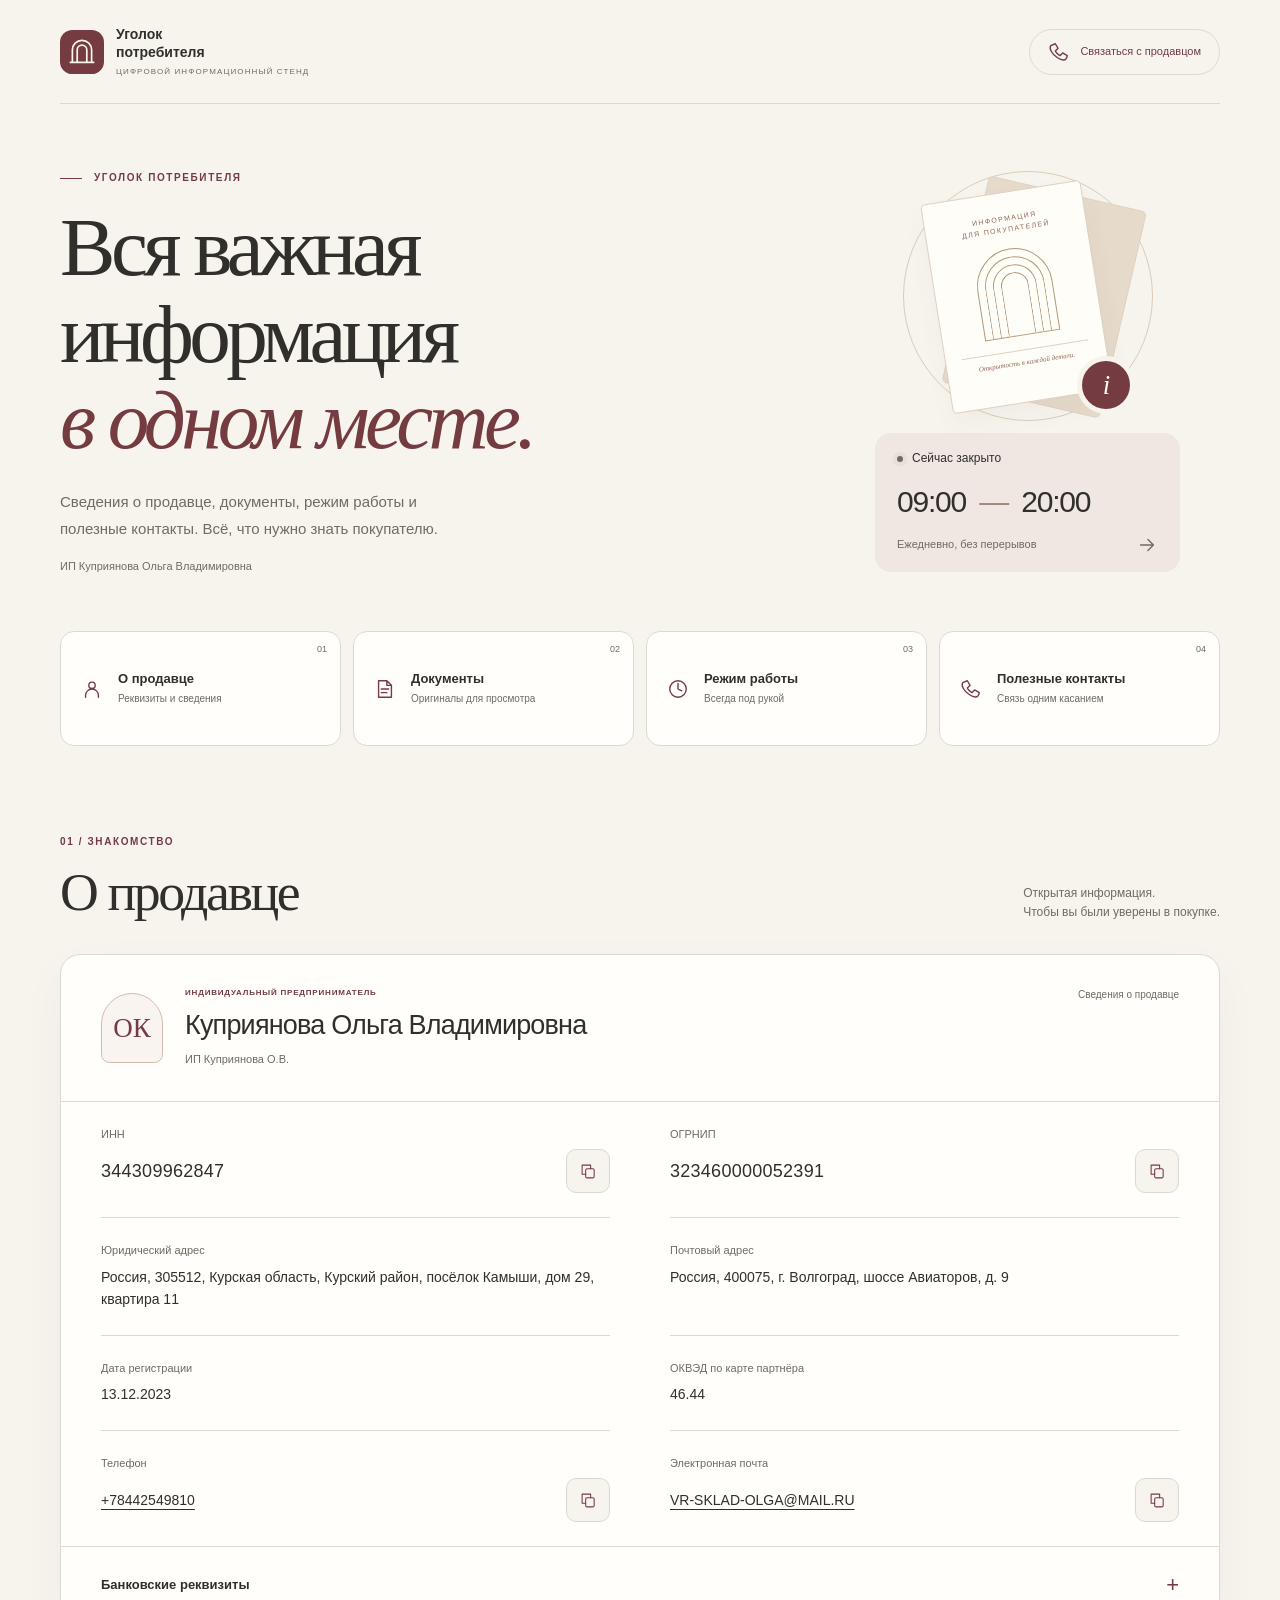
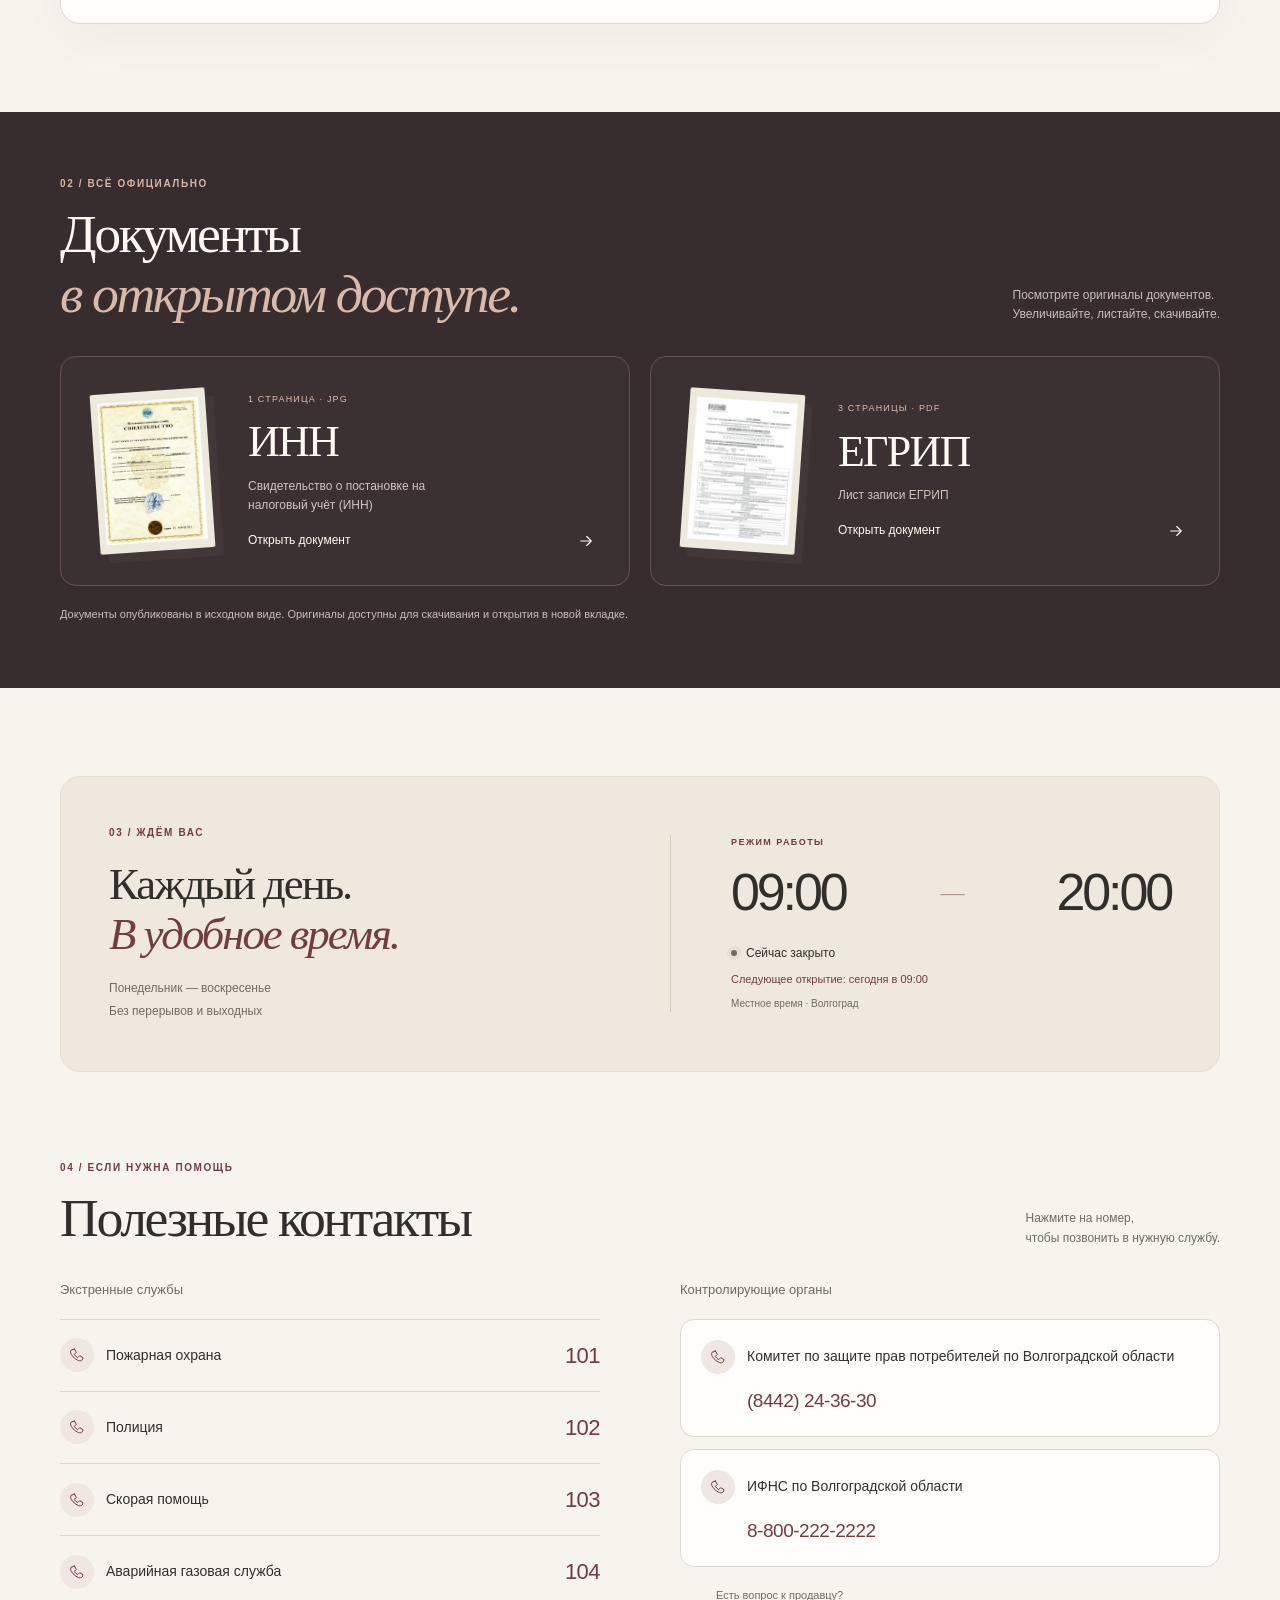
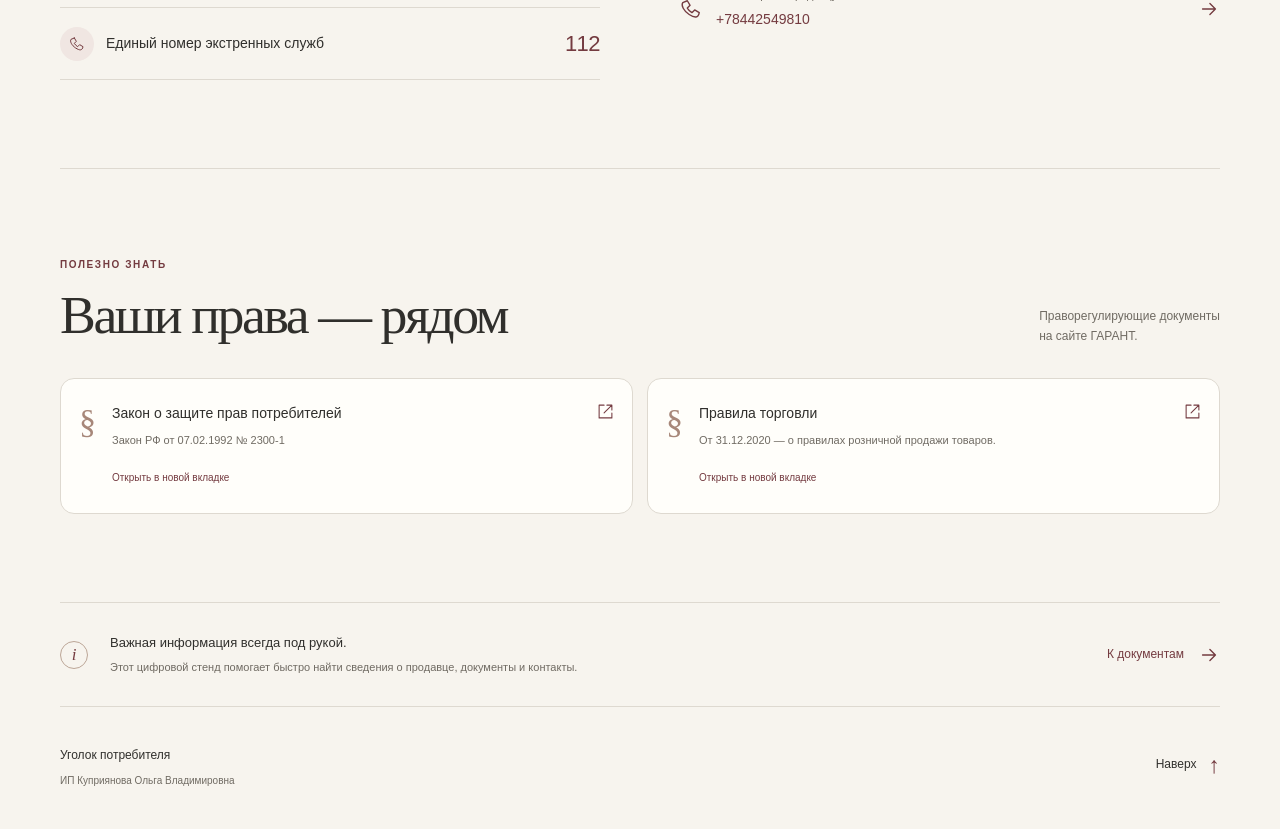
==== index.html @ 1db90de7 "Move alternative design to repository root" ====
<!doctype html>
<html lang="ru">
<head>
  <meta charset="utf-8">
  <meta name="viewport" content="width=device-width, initial-scale=1, viewport-fit=cover">
  <meta name="theme-color" content="#f7f4ee">
  <title>Уголок потребителя — ИП Куприянова Ольга Владимировна</title>
  <meta name="description" content="Официальный уголок потребителя: сведения об ИП Куприяновой Ольге Владимировне, документы ИНН и ЕГРИП, режим работы и полезные телефоны.">
  <meta property="og:title" content="Уголок потребителя — вся важная информация в одном месте">
  <meta property="og:description" content="Сведения о продавце, оригиналы документов, режим работы и необходимые контакты. ИП Куприянова Ольга Владимировна.">
  <meta property="og:type" content="website">
  <meta property="og:locale" content="ru_RU">
  <link rel="icon" href="assets/favicon.svg" type="image/svg+xml">
  <link rel="stylesheet" href="styles.css">
  <script src="config.js" defer></script>
  <script src="script.js" defer></script>
</head>
<body>
  <svg class="svg-library" xmlns="http://www.w3.org/2000/svg" aria-hidden="true"><defs>
    <symbol id="i-arrow" viewBox="0 0 24 24"><path d="M5 12h14m-6-6 6 6-6 6"/></symbol>
    <symbol id="i-person" viewBox="0 0 24 24"><circle cx="12" cy="8" r="3.5"/><path d="M5 21v-2a7 7 0 0 1 14 0v2"/></symbol>
    <symbol id="i-doc" viewBox="0 0 24 24"><path d="M14 3H5v18h14V8l-5-5v5h5M8 12h8M8 16h6"/></symbol>
    <symbol id="i-clock" viewBox="0 0 24 24"><circle cx="12" cy="12" r="9"/><path d="M12 6v6l4 2"/></symbol>
    <symbol id="i-phone" viewBox="0 0 24 24"><path d="m8 3 3 5-3 3a14 14 0 0 0 5 5l3-3 5 3c-1 6-5 6-11 2S1 8 3 5l5-2Z"/></symbol>
    <symbol id="i-copy" viewBox="0 0 24 24"><rect x="8" y="8" width="12" height="13" rx="2"/><path d="M15 8V3H3v13h5"/></symbol>
    <symbol id="i-close" viewBox="0 0 24 24"><path d="m6 6 12 12M6 18 18 6"/></symbol>
    <symbol id="i-expand" viewBox="0 0 24 24"><path d="M9 3H3v6m12-6h6v6M3 15v6h6m12-6v6h-6"/></symbol>
    <symbol id="i-down" viewBox="0 0 24 24"><path d="M12 3v12m-5-5 5 5 5-5M4 17v4h16v-4"/></symbol>
    <symbol id="i-external" viewBox="0 0 24 24"><path d="M14 3h7v7m0-7L10 14M10 3H3v18h18v-7"/></symbol>
  </defs></svg>
  <a class="skip-link" href="#main">Перейти к содержанию</a>
  <header class="masthead wrap" id="top">
    <a class="identity" href="#top" aria-label="Уголок потребителя — наверх"><img src="assets/favicon.svg" width="44" height="44" alt=""><span>Уголок<br>потребителя<span class="identity-caption">ЦИФРОВОЙ ИНФОРМАЦИОННЫЙ СТЕНД</span></span></a>
    <a class="header-contact" href="tel:+78442549810"><svg class="icon"><use href="#i-phone"/></svg><span>Связаться с продавцом</span></a>
  </header>
  <main id="main">
    <section class="hero wrap" aria-labelledby="hero-title">
      <div class="hero-copy"><p class="eyebrow"><span class="small-line"></span> Уголок потребителя</p><h1 id="hero-title">Вся важная<br>информация<br><em>в одном месте.</em></h1><p class="hero-description">Сведения о продавце, документы, режим работы и полезные контакты. Всё, что нужно знать покупателю.</p><p class="hero-seller">ИП Куприянова Ольга Владимировна</p></div>
      <div class="hero-aside">
        <div class="paper-art" aria-hidden="true"><div class="art-orbit"></div><div class="art-sheet back"></div><div class="art-sheet front"><span class="art-label">ИНФОРМАЦИЯ<br>ДЛЯ ПОКУПАТЕЛЕЙ</span><div class="arch"><i></i><i></i><i></i></div><span class="art-rule"></span><span class="art-foot">Открытость в каждой детали.</span></div><span class="art-seal">i</span></div>
        <a class="today-card" href="#schedule"><span class="status-line"><span class="status-dot"></span><span data-status>Режим работы</span></span><strong>09:00 <span>—</span> 20:00</strong><span class="today-bottom">Ежедневно, без перерывов<svg class="icon"><use href="#i-arrow"/></svg></span></a>
      </div>
    </section>
    <nav class="quick-nav wrap" aria-label="Быстрая навигация">
      <a href="#seller"><svg class="icon"><use href="#i-person"/></svg><span><b>О продавце</b><small>Реквизиты и сведения</small></span><span class="nav-number">01</span></a>
      <a href="#documents"><svg class="icon"><use href="#i-doc"/></svg><span><b>Документы</b><small>Оригиналы для просмотра</small></span><span class="nav-number">02</span></a>
      <a href="#schedule"><svg class="icon"><use href="#i-clock"/></svg><span><b>Режим работы</b><small>Всегда под рукой</small></span><span class="nav-number">03</span></a>
      <a href="#phones"><svg class="icon"><use href="#i-phone"/></svg><span><b>Полезные контакты</b><small>Связь одним касанием</small></span><span class="nav-number">04</span></a>
    </nav>
    <section class="section wrap" id="seller" aria-labelledby="seller-title">
      <div class="section-heading"><div><p class="eyebrow">01 / Знакомство</p><h2 id="seller-title">О продавце</h2></div><p>Открытая информация.<br>Чтобы вы были уверены в покупке.</p></div>
      <div class="seller-card"><div class="seller-intro"><span class="monogram" aria-hidden="true">ОК</span><div><p class="eyebrow">Индивидуальный предприниматель</p><h3>Куприянова<br> Ольга Владимировна</h3><p class="muted">ИП Куприянова О.В.</p></div><span class="seller-caption">Сведения о продавце</span></div><div id="seller-content" class="seller-details"></div><details class="bank-details"><summary>Банковские реквизиты <span aria-hidden="true">+</span></summary><div id="bank-content" class="bank-grid"></div></details></div>
    </section>
    <section class="documents-section" id="documents" aria-labelledby="documents-title"><div class="wrap">
      <div class="section-heading"><div><p class="eyebrow">02 / Всё официально</p><h2 id="documents-title">Документы<br><em>в открытом доступе.</em></h2></div><p>Посмотрите оригиналы документов.<br>Увеличивайте, листайте, скачивайте.</p></div>
      <div id="document-list" class="document-grid"></div><p class="documents-note">Документы опубликованы в исходном виде. Оригиналы доступны для скачивания и открытия в новой вкладке.</p>
    </div></section>
    <section class="section wrap" id="schedule" aria-labelledby="schedule-title"><div class="schedule-panel"><div><p class="eyebrow">03 / Ждём вас</p><h2 id="schedule-title">Каждый день.<br><em>В удобное время.</em></h2><p class="schedule-days">Понедельник — воскресенье<br>Без перерывов и выходных</p></div><div class="schedule-clock"><p class="eyebrow">Режим работы</p><div class="hours"><time>09:00</time><span>—</span><time>20:00</time></div><div class="schedule-status" role="status"><span class="status-line"><span class="status-dot"></span><strong data-status>Режим работы</strong></span><span id="next-opening"></span></div><p class="timezone">Местное время · Волгоград</p></div></div></section>
    <section class="section contacts-section wrap" id="phones" aria-labelledby="phones-title"><div class="section-heading"><div><p class="eyebrow">04 / Если нужна помощь</p><h2 id="phones-title">Полезные контакты</h2></div><p>Нажмите на номер,<br>чтобы позвонить в нужную службу.</p></div><div class="contacts-layout"><div><h3 class="list-title">Экстренные службы</h3><div id="emergency-list" class="phone-list"></div></div><div><h3 class="list-title">Контролирующие органы</h3><div id="authority-list" class="authority-list"></div><a class="seller-call" href="tel:+78442549810"><svg class="icon"><use href="#i-phone"/></svg><span>Есть вопрос к продавцу?<b>+78442549810</b></span><svg class="icon"><use href="#i-arrow"/></svg></a></div></div></section>
    <section class="section legal-section wrap" id="legal" aria-labelledby="legal-title"><div class="section-heading"><div><p class="eyebrow">Полезно знать</p><h2 id="legal-title">Ваши права — рядом</h2></div><p>Праворегулирующие документы<br>на сайте ГАРАНТ.</p></div><div class="legal-grid"><a href="https://ivo.garant.ru/#/document/10106035/paragraph/115592:0" target="_blank" rel="noopener"><span class="legal-symbol" aria-hidden="true">§</span><div><h3>Закон о защите прав потребителей</h3><p>Закон РФ от 07.02.1992 № 2300-1</p><small>Открыть в новой вкладке</small></div><svg class="icon"><use href="#i-external"/></svg></a><a href="https://ivo.garant.ru/#/document/400170336/paragraph/1:0" target="_blank" rel="noopener"><span class="legal-symbol" aria-hidden="true">§</span><div><h3>Правила торговли</h3><p>От 31.12.2020 — о правилах розничной продажи товаров.</p><small>Открыть в новой вкладке</small></div><svg class="icon"><use href="#i-external"/></svg></a></div></section>
    <aside class="closing-note wrap"><span class="note-mark" aria-hidden="true">i</span><p>Важная информация всегда под рукой.<span>Этот цифровой стенд помогает быстро найти сведения о продавце, документы и контакты.</span></p><a href="#documents">К документам <svg class="icon"><use href="#i-arrow"/></svg></a></aside>
    <noscript><p class="wrap">Для показа всех реквизитов и просмотра документов включите JavaScript. Продавец: ИП Куприянова Ольга Владимировна. ИНН 344309962847, ОГРНИП 323460000052391. <a href="assets/documents/ЕГРИП.pdf">ЕГРИП</a> · <a href="assets/documents/ИНН Куприянова.jpg">ИНН</a>.</p></noscript>
  </main>
  <footer class="footer wrap"><div><strong>Уголок потребителя</strong><p>ИП Куприянова Ольга Владимировна</p></div><a href="#top">Наверх <span aria-hidden="true">↑</span></a></footer>
  <nav class="mobile-nav" aria-label="Навигация на телефоне"><a href="#seller"><svg class="icon"><use href="#i-person"/></svg>Продавец</a><a href="#documents"><svg class="icon"><use href="#i-doc"/></svg>Документы</a><a href="#schedule"><svg class="icon"><use href="#i-clock"/></svg>Часы</a><a href="#phones"><svg class="icon"><use href="#i-phone"/></svg>Контакты</a></nav>
  <dialog id="document-modal" class="viewer" aria-labelledby="modal-title"><div class="viewer-header"><div><p class="eyebrow">Просмотр документа</p><h2 id="modal-title">Документ</h2></div><div class="viewer-actions"><a id="modal-download" class="icon-button" href="#" download aria-label="Скачать оригинал" title="Скачать оригинал"><svg class="icon"><use href="#i-down"/></svg></a><a id="modal-new" class="icon-button" href="#" target="_blank" rel="noopener" aria-label="Открыть оригинал в новой вкладке" title="Открыть оригинал"><svg class="icon"><use href="#i-external"/></svg></a><button id="modal-fullscreen" class="icon-button" type="button" aria-label="Полный экран" title="Полный экран"><svg class="icon"><use href="#i-expand"/></svg></button><button id="modal-close" class="icon-button close-button" type="button" aria-label="Закрыть документ"><svg class="icon"><use href="#i-close"/></svg></button></div></div><div id="modal-view" class="viewer-stage" tabindex="0" aria-label="Страница документа. Для перелистывания используйте стрелки, для масштаба плюс и минус."><div id="page-frame" class="page-frame"><img id="document-page" alt=""></div><p id="viewer-error" hidden>Не удалось загрузить страницу. <a id="error-original" href="#" target="_blank" rel="noopener">Открыть оригинал</a></p></div><div class="viewer-controls"><div class="page-controls"><button id="page-prev" class="icon-button" type="button" aria-label="Предыдущая страница">←</button><span id="page-count" aria-live="polite">1 / 1</span><button id="page-next" class="icon-button" type="button" aria-label="Следующая страница">→</button></div><div class="zoom-controls"><button id="zoom-out" class="icon-button" type="button" aria-label="Уменьшить">−</button><button id="zoom-reset" type="button" class="zoom-reset" aria-label="Масштаб по размеру экрана">100%</button><button id="zoom-in" class="icon-button" type="button" aria-label="Увеличить">+</button></div></div><p class="viewer-hint">Свайп — следующая страница · Два пальца — масштаб</p></dialog>
  <div id="toast" class="toast" role="status" aria-live="polite" aria-atomic="true"></div>
</body>
</html>
---- styles.css ----
/* 01. Tokens & foundations — warm paper, ink and burgundy. */
:root {
  --background: #f7f4ee;
  --surface: #fffefa;
  --text: #302f2c;
  --text-muted: #706b63;
  --accent: #743b40;
  --accent-soft: #f0e6e2;
  --border: #ded9d0;
  --dark: #303832;
  --radius: 20px;
  --shadow: 0 16px 48px #3e302309;
  --space-1: 8px;
  --space-2: 16px;
  --space-3: 24px;
  --space-4: 32px;
  --space-5: 48px;
  --space-6: 80px;
  --font-body: "Segoe UI", Arial, sans-serif;
  --font-display: Georgia, "Times New Roman", serif;
  color-scheme: light;
}
* { box-sizing: border-box; }
html { scroll-behavior: smooth; scroll-padding-top: 24px; }
body { margin: 0; color: var(--text); background: var(--background); font: 16px/1.6 var(--font-body); -webkit-tap-highlight-color: transparent; }
button, a, summary { touch-action: manipulation; }
button { font: inherit; cursor: pointer; }
button, a { -webkit-tap-highlight-color: transparent; }
a { color: inherit; text-underline-offset: 4px; }
button { color: inherit; }
button:disabled { cursor: default; opacity: .35; }
button:active:not(:disabled), .quick-nav a:active, .document-card:active { transform: translateY(1px); }
:focus-visible { outline: 3px solid var(--accent); outline-offset: 5px; }
::selection { background: #e3ccc4; color: #302f2c; }
h1, h2, h3, p { margin-top: 0; }
h1, h2 { font-family: var(--font-display); font-weight: 400; }
h2 { margin-bottom: 0; font-size: clamp(2.15rem, 4.2vw, 3.5rem); line-height: 1.12; letter-spacing: -.045em; }
h2 em, h1 em { color: var(--accent); font-weight: 400; }
img { display: block; max-width: 100%; }
[hidden] { display: none !important; }
.svg-library { position: absolute; width: 0; height: 0; overflow: hidden; }
.icon { width: 22px; height: 22px; flex-shrink: 0; fill: none; stroke: currentColor; stroke-width: 1.5; stroke-linecap: round; stroke-linejoin: round; }
.wrap { width: min(1160px, calc(100% - 40px)); margin-inline: auto; }
.muted { color: var(--text-muted); }
.eyebrow { margin-bottom: 18px; font-size: 10px; font-weight: 600; line-height: 1.6; text-transform: uppercase; letter-spacing: .16em; color: var(--accent); }
.skip-link { position: fixed; left: 16px; top: 16px; z-index: 2000; padding: 12px; background: var(--surface); transform: translateY(-200%); }
.skip-link:focus { transform: none; }
/* 02. Identity & editorial opening. */
.masthead { display: flex; align-items: center; justify-content: space-between; gap: 20px; padding-block: 22px; border-bottom: 1px solid var(--border); }
.identity { display: flex; gap: 12px; align-items: center; font-size: 14px; font-weight: 600; line-height: 1.25; text-decoration: none; }
.identity img { flex: none; }
.identity-caption { display: none; font-size: 8px; letter-spacing: .14em; margin-top: 6px; font-weight: 400; color: var(--text-muted); }
.header-contact { display: flex; align-items: center; justify-content: center; min-width: 46px; min-height: 46px; border: 1px solid var(--border); border-radius: 50%; color: var(--accent); text-decoration: none; }
.header-contact span { display: none; }
.hero { padding-block: 42px 28px; }
.hero .eyebrow { display: flex; gap: 12px; align-items: center; }
.small-line { width: 22px; height: 1px; background: currentColor; }
h1 { margin: 0; font-size: clamp(2.5rem, 10.4vw, 4.2rem); line-height: 1.04; letter-spacing: -.055em; }
.hero-description { max-width: 420px; margin: 24px 0 16px; font-size: 14px; line-height: 1.8; color: var(--text-muted); }
.hero-seller { font-size: 11px; color: var(--text-muted); margin-bottom: 24px; }
.paper-art { display: none; }
.today-card { display: block; padding: 20px 22px; background: var(--accent-soft); border-radius: 16px; text-decoration: none; }
.status-line { display: flex; align-items: center; gap: 9px; font-size: 12px; }
.status-dot { width: 6px; height: 6px; border-radius: 50%; background: var(--accent); box-shadow: 0 0 0 4px #743b4010; flex: none; }
body[data-open="false"] .status-dot { background: var(--text-muted); box-shadow: 0 0 0 4px #706b6310; }
.today-card strong { display: block; margin: 10px 0 8px; font-size: 29px; font-weight: 500; letter-spacing: -.04em; font-variant-numeric: tabular-nums; }
.today-card strong span { color: #a98680; padding-inline: 6px; }
.today-bottom { display: flex; align-items: center; justify-content: space-between; gap: 10px; font-size: 11px; color: var(--text-muted); }
/* 03. Four quick links, designed for thumbs first. */
.quick-nav { display: grid; grid-template-columns: repeat(2, minmax(0, 1fr)); gap: 10px; }
.quick-nav a { display: flex; flex-wrap: wrap; align-content: space-between; align-items: center; gap: 16px; position: relative; min-height: 125px; padding: 18px 15px; background: var(--surface); border: 1px solid var(--border); border-radius: 14px; text-decoration: none; transition: border-color .2s, transform .2s, box-shadow .2s; }
.quick-nav .icon { color: var(--accent); }
.quick-nav a>span:not(.nav-number) { flex-basis: 100%; }
.quick-nav b { font-size: 13px; font-weight: 600; line-height: 1.4; display: block; }
.quick-nav small { display: none; color: var(--text-muted); font-size: 11px; margin-top: 3px; }
.nav-number { position: absolute; right: 16px; top: 18px; color: var(--text-muted); font-size: 10px; }
/* 04. Seller information, grouped into one calm surface. */
.section { padding-block: 56px; }
.section-heading { display: flex; flex-direction: column; gap: 16px; margin-bottom: 26px; }
.section-heading .eyebrow { margin-bottom: 12px; }
.section-heading>p { margin: 0; font-size: 13px; color: var(--text-muted); }
.seller-card { border: 1px solid var(--border); background: var(--surface); border-radius: var(--radius); overflow: hidden; box-shadow: var(--shadow); }
.seller-intro { display: flex; gap: 16px; padding: 25px 20px; border-bottom: 1px solid var(--border); align-items: flex-start; }
.monogram { flex: none; display: grid; place-items: center; width: 44px; height: 50px; border: 1px solid #d3bbb2; border-radius: 24px 24px 8px 8px; color: var(--accent); font: 20px var(--font-display); background: #f9f4ef; }
.seller-intro .eyebrow { font-size: 8px; margin: 0 0 8px; letter-spacing: .1em; }
.seller-intro h3 { font-size: 20px; line-height: 1.3; font-weight: 500; letter-spacing: -.03em; margin-bottom: 8px; }
.seller-intro p:last-child { font-size: 11px; margin-bottom: 0; }
.seller-caption { display: none; }
.seller-details, .bank-grid { display: grid; grid-template-columns: minmax(0, 1fr); padding: 0 20px; }
.detail { min-width: 0; padding-block: 20px; border-bottom: 1px solid var(--border); }
.detail:last-child { border-bottom: 0; }
.detail-label { display: block; font-size: 11px; color: var(--text-muted); margin-bottom: 6px; }
.detail-value { display: flex; gap: 12px; align-items: center; justify-content: space-between; }
.detail-value strong { font-weight: 500; font-size: 14px; overflow-wrap: anywhere; min-width: 0; }
.detail-value a { text-decoration-thickness: 1px; }
.detail-value .numeric { font-size: 18px; font-variant-numeric: tabular-nums; letter-spacing: .015em; }
.copy-button { display: grid; place-items: center; width: 44px; height: 44px; flex: none; color: var(--accent); background: var(--background); border: 1px solid var(--border); border-radius: 10px; transition: background .2s; }
.copy-button .icon { width: 17px; height: 17px; }
.bank-details { border-top: 1px solid var(--border); }
.bank-details summary { padding: 20px; list-style: none; display: flex; gap: 20px; align-items: center; justify-content: space-between; font-size: 13px; font-weight: 600; cursor: pointer; }
.bank-details summary::-webkit-details-marker { display: none; }
.bank-details summary span { font-size: 22px; color: var(--accent); font-weight: 400; }
.bank-details[open] summary span { transform: rotate(45deg); }
.bank-details[open] summary { background: var(--background); }
/* 05. Document library: an intentional contrast in the composition. */
.documents-section { padding-block: 48px; background: #382d2e; color: #fffaf3; }
.documents-section .eyebrow { color: #d7b4a4; }
.documents-section h2 em { color: #d9b9a8; }
.documents-section .section-heading>p { color: #c8bebb; }
.document-grid { display: grid; gap: 16px; }
.document-card { display: grid; grid-template-columns: 90px minmax(0, 1fr); align-items: center; gap: 22px; width: 100%; text-align: left; padding: 24px 20px; border: 1px solid #665254; background: #ffffff05; border-radius: 16px; color: inherit; transition: background .2s, border-color .2s, transform .2s; }
.document-thumbnail { width: 90px; height: 126px; padding: 7px; background: #eee9dd; border-radius: 2px; transform: rotate(-4deg); box-shadow: 8px 9px 0 #ffffff08; }
.document-thumbnail img { width: 100%; height: 100%; object-fit: contain; }
.document-card:nth-child(2) .document-thumbnail { transform: rotate(4deg); }
.document-meta { display: block; margin-bottom: 12px; text-transform: uppercase; letter-spacing: .13em; font-size: 9px; color: #d9bbb0; }
.document-title { display: block; font: 32px/1.1 var(--font-display); letter-spacing: -.04em; }
.document-description { display: block; font-size: 11px; line-height: 1.6; margin: 10px 0 16px; color: #cfc4c0; }
.document-open { display: flex; align-items: center; justify-content: space-between; font-size: 11px; font-weight: 500; gap: 10px; }
.document-open .icon { width: 18px; height: 18px; }
.documents-note { font-size: 11px; color: #c8bebb; margin: 20px 0 0; max-width: 620px; }
/* 06. Opening hours. */
.schedule-panel { display: grid; gap: 32px; padding: 28px 22px; background: #eee8df; border: 1px solid #e5ddd2; border-radius: var(--radius); }
.schedule-panel h2 { font-size: clamp(2rem, 3.5vw, 2.9rem); }
.schedule-days { color: var(--text-muted); font-size: 12px; line-height: 1.9; margin: 18px 0 0; }
.schedule-clock { border-top: 1px solid #d5ccbf; padding-top: 24px; min-width: 0; }
.schedule-clock .eyebrow { font-size: 9px; margin-bottom: 12px; }
.hours { display: flex; align-items: center; justify-content: space-between; gap: 8px; font-size: clamp(1.95rem, 9vw, 3.75rem); letter-spacing: -.06em; font-weight: 400; line-height: 1.2; font-variant-numeric: tabular-nums; }
.hours>span { font: 24px var(--font-display); color: #af968c; }
.schedule-status { margin-top: 20px; font-size: 11px; }
.schedule-status strong { font-weight: 500; }
#next-opening { display: block; margin-top: 8px; color: var(--accent); }
.timezone { font-size: 10px; color: var(--text-muted); margin: 8px 0 0; }
/* 07. Telephone directory & customer rights. */
.contacts-section { padding-top: 0; }
.contacts-layout { display: grid; gap: 32px; }
.list-title { font-size: 13px; font-weight: 500; margin-bottom: 18px; color: var(--text-muted); }
.phone-list { border-top: 1px solid var(--border); }
.phone-link { display: flex; gap: 12px; align-items: center; justify-content: space-between; text-decoration: none; border-bottom: 1px solid var(--border); padding: 18px 0; min-height: 70px; }
.phone-link .phone-icon { display: grid; place-items: center; width: 34px; height: 34px; flex: none; color: var(--accent); background: var(--accent-soft); border-radius: 50%; }
.phone-icon .icon { width: 16px; height: 16px; }
.phone-name { flex: 1; font-size: 12px; line-height: 1.5; }
.phone-number { font-size: 22px; font-weight: 500; color: var(--accent); white-space: nowrap; letter-spacing: -.025em; }
.authority-list { display: grid; gap: 12px; }
.authority-list .phone-link { display: grid; grid-template-columns: 34px minmax(0, 1fr); padding: 20px; border: 1px solid var(--border); border-radius: 14px; background: var(--surface); }
.authority-list .phone-number { grid-column: 2; font-size: 19px; }
.seller-call { display: flex; gap: 14px; padding: 20px 0 0; text-decoration: none; align-items: center; color: var(--accent); }
.seller-call span { flex: 1; font-size: 11px; color: var(--text-muted); }
.seller-call b { display: block; margin-top: 3px; font-size: 14px; font-weight: 500; color: var(--accent); }
.legal-section { border-top: 1px solid var(--border); }
.legal-grid { display: grid; gap: 14px; }
.legal-grid>a { display: flex; gap: 16px; border: 1px solid var(--border); border-radius: 14px; padding: 24px 18px; text-decoration: none; background: var(--surface); }
.legal-grid>a>div { flex: 1; }
.legal-symbol { font: 34px var(--font-display); color: #a78779; }
.legal-grid h3 { font-size: 14px; line-height: 1.5; font-weight: 500; margin-bottom: 8px; }
.legal-grid p { font-size: 11px; color: var(--text-muted); margin-bottom: 14px; }
.legal-grid small { font-size: 10px; color: var(--accent); }
.legal-grid .icon { width: 17px; height: 17px; color: var(--accent); }
.closing-note { display: flex; flex-wrap: wrap; align-items: flex-start; gap: 16px; padding: 24px 0; border-block: 1px solid var(--border); }
.note-mark { display: grid; place-items: center; width: 28px; height: 28px; flex: none; border: 1px solid #bca697; border-radius: 50%; font: italic 17px var(--font-display); color: var(--accent); }
.closing-note p { flex: 1; font-size: 13px; margin: 0; }
.closing-note p span { display: block; color: var(--text-muted); font-size: 11px; margin-top: 5px; }
.closing-note>a { display: flex; align-items: center; gap: 14px; color: var(--accent); font-size: 12px; text-decoration: none; padding: 8px 0 8px 44px; }
.footer { display: flex; gap: 24px; justify-content: space-between; align-items: flex-start; padding-block: 28px 110px; }
.footer strong { font-size: 12px; font-weight: 500; }
.footer p { font-size: 10px; color: var(--text-muted); margin: 6px 0 0; }
.footer>a { display: flex; flex: none; gap: 12px; align-items: center; text-decoration: none; font-size: 12px; min-height: 44px; }
.footer>a span { font-size: 23px; color: var(--accent); }
.mobile-nav { position: fixed; z-index: 10; bottom: 0; left: 0; right: 0; display: grid; grid-template-columns: repeat(4, minmax(0, 1fr)); padding: 10px max(8px, env(safe-area-inset-right)) calc(8px + env(safe-area-inset-bottom)) max(8px, env(safe-area-inset-left)); border-top: 1px solid var(--border); background: #fffefaed; backdrop-filter: blur(16px); }
.mobile-nav a { display: flex; gap: 5px; align-items: center; justify-content: center; flex-direction: column; text-decoration: none; font-size: 9px; min-height: 44px; color: var(--text-muted); border-radius: 8px; }
.mobile-nav .icon { width: 19px; height: 19px; }
.mobile-nav a[aria-current="location"] { color: var(--accent); background: var(--accent-soft); }
/* 08. Independent document viewer, safe areas & touch gestures. */
.viewer { position: fixed; inset: 0; margin: 0; padding: 0; width: 100%; max-width: none; height: 100%; height: 100dvh; max-height: none; border: 0; background: #252324; color: #f8f2ec; }
.viewer[open] { display: flex; flex-direction: column; animation: viewer-in .2s ease-out; }
.viewer::backdrop { background: #252324; }
.viewer :focus-visible { outline-color: #e6b6a4; outline-offset: -3px; }
.viewer-header { display: flex; flex-wrap: wrap; gap: 12px; align-items: center; justify-content: space-between; padding: max(12px, env(safe-area-inset-top)) 16px 12px; background: #302a2b; }
.viewer-header>div:first-child { flex: 1; min-width: 80px; }
.viewer-header .eyebrow { font-size: 8px; margin: 0 0 3px; color: #c9aaa2; }
.viewer-header h2 { font: 500 16px/1.3 var(--font-body); letter-spacing: 0; }
.viewer-actions { display: flex; gap: 3px; }
.icon-button { display: inline-grid; place-items: center; width: 44px; height: 44px; padding: 0; border: 1px solid transparent; border-radius: 9px; background: transparent; color: inherit; text-decoration: none; font-size: 22px; }
.icon-button:active { background: #ffffff16; }
.close-button { background: #ffffff0d; }
.viewer-stage { flex: 1; position: relative; min-height: 0; overflow: auto; overscroll-behavior: contain; padding: 16px; touch-action: none; }
.page-frame { margin: 0 auto; position: relative; }
.page-frame img { width: 100%; max-width: none; height: 100%; object-fit: contain; box-shadow: 0 8px 30px #0005; background: white; user-select: none; -webkit-user-select: none; pointer-events: none; }
.viewer-stage.is-loading .page-frame { opacity: .35; }
#viewer-error { text-align: center; padding: 24px; font-size: 14px; }
.viewer-controls { display: flex; justify-content: space-between; align-items: center; padding: 8px 16px; background: #302a2b; border-top: 1px solid #4a4141; gap: 8px; }
.page-controls, .zoom-controls { display: flex; align-items: center; gap: 2px; }
#page-count { min-width: 45px; text-align: center; font-size: 12px; font-variant-numeric: tabular-nums; }
.zoom-reset { border: 0; color: inherit; background: transparent; font-size: 12px; min-width: 52px; height: 44px; border-radius: 8px; }
.viewer-hint { padding: 0 12px max(10px, env(safe-area-inset-bottom)); margin: 0; color: #c6b9b7; background: #302a2b; text-align: center; font-size: 10px; }
.toast { position: fixed; z-index: 3000; bottom: calc(90px + env(safe-area-inset-bottom)); left: 50%; transform: translate(-50%, 10px); opacity: 0; max-width: calc(100% - 32px); width: max-content; background: #382d2e; color: #fffaf3; padding: 13px 22px; border: 1px solid #6e5658; border-radius: 12px; box-shadow: 0 8px 24px #30232b20; pointer-events: none; font-size: 13px; transition: opacity .2s, transform .2s; }
.toast.show { opacity: 1; transform: translate(-50%, 0); }
/* 09. Progressive enhancement: space and composition on larger screens. */
@media (min-width: 420px) {
  .wrap { width: min(1160px, calc(100% - 48px)); }
  .quick-nav small { display: block; }
  .document-card { grid-template-columns: 100px minmax(0, 1fr); padding: 28px; }
  .document-thumbnail { width: 100px; height: 140px; }
}
@media (min-width: 700px) {
  .wrap { width: min(1160px, calc(100% - 80px)); }
  .identity-caption { display: block; }
  .header-contact { padding: 0 18px; border-radius: 30px; gap: 10px; font-size: 11px; }
  .header-contact span { display: inline; }
  .hero { display: grid; grid-template-columns: minmax(0, 1.3fr) minmax(0, .8fr); gap: 32px; padding-block: 54px 48px; align-items: center; }
  h1 { font-size: clamp(3rem, 6.5vw, 5.3rem); }
  .hero-aside { max-width: 340px; width: 100%; justify-self: end; }
  .paper-art { display: block; height: 225px; position: relative; }
  .art-orbit { position: absolute; border: 1px solid #d9cbb9; border-radius: 50%; width: 220px; height: 220px; top: -2px; left: 50%; transform: translateX(-50%); }
  .art-sheet { position: absolute; width: 140px; height: 184px; left: 50%; top: 18px; border: 1px solid #ddd2c3; border-radius: 5px; }
  .art-sheet.back { background: #e6dacb; transform: translateX(-40%) rotate(13deg); }
  .art-sheet.front { display: flex; align-items: center; flex-direction: column; background: #fffdf7; transform: translateX(-57%) rotate(-9deg); padding: 20px 16px 14px; box-shadow: 0 12px 25px #5946300b; }
  .art-label { font-size: 6px; text-align: center; letter-spacing: .2em; line-height: 1.6; color: #8d6457; }
  .arch { width: 64px; height: 72px; margin-top: 14px; position: relative; border: 1px solid #b3987b; border-radius: 40px 40px 0 0; }
  .arch i { display: block; position: absolute; border: 1px solid #b3987b; border-bottom: 0; border-radius: 40px 40px 0 0; bottom: 0; }
  .arch i:nth-child(1) { inset: 7px 7px 0; }
  .arch i:nth-child(2) { inset: 15px 15px 0; }
  .arch i:nth-child(3) { inset: 23px 23px 0; }
  .art-rule { height: 1px; background: #ddd2c3; width: 100%; margin-top: 14px; }
  .art-foot { font: italic 6px var(--font-display); margin-top: 8px; color: #8d6457; }
  .art-seal { position: absolute; bottom: 16px; left: 68%; display: grid; place-items: center; border-radius: 50%; width: 48px; height: 48px; background: var(--accent); color: #fffaf3; font: italic 27px var(--font-display); box-shadow: 0 0 0 5px var(--background); }
  .today-card { padding: 16px 22px; }
  .today-card strong { font-size: 30px; }
  .quick-nav { grid-template-columns: repeat(4, minmax(0, 1fr)); gap: 12px; }
  .quick-nav a { min-height: 140px; padding: 20px 16px; }
  .quick-nav b { font-size: 12px; }
  .quick-nav small { font-size: 10px; }
  .section { padding-block: 72px; }
  .section-heading { flex-direction: row; align-items: flex-end; justify-content: space-between; gap: 32px; margin-bottom: 32px; }
  .section-heading>p { max-width: 260px; font-size: 12px; }
  .seller-intro { padding: 32px; gap: 22px; align-items: center; }
  .monogram { width: 62px; height: 70px; font-size: 27px; border-radius: 36px 36px 10px 10px; }
  .seller-intro h3 { font-size: 27px; }
  .seller-caption { display: block; margin-left: auto; align-self: flex-start; font-size: 10px; color: var(--text-muted); }
  .seller-details, .bank-grid { grid-template-columns: repeat(2, minmax(0, 1fr)); column-gap: 36px; padding-inline: 32px; }
  .detail { padding-block: 24px; }
  .detail.wide { grid-column: 1 / -1; }
  .detail:nth-last-child(2) { border-bottom: 0; }
  .bank-grid .detail:nth-last-child(2) { border-bottom: 1px solid var(--border); }
  .bank-details summary { padding-inline: 32px; }
  .documents-section { padding-block: 64px; }
  .document-grid { grid-template-columns: repeat(2, minmax(0, 1fr)); gap: 20px; }
  .document-card { grid-template-columns: 80px minmax(0, 1fr); gap: 20px; padding: 26px 20px; }
  .document-thumbnail { width: 80px; height: 115px; }
  .document-title { font-size: 36px; }
  .schedule-panel { grid-template-columns: repeat(2, minmax(0, 1fr)); gap: 32px; padding: 36px; align-items: center; }
  .schedule-clock { border-top: 0; border-left: 1px solid #d5ccbf; padding: 0 0 0 32px; }
  .hours { font-size: clamp(1.8rem, 4vw, 3.3rem); }
  .contacts-section { padding-top: 0; }
  .contacts-layout { grid-template-columns: repeat(2, minmax(0, 1fr)); gap: 48px; }
  .legal-grid { grid-template-columns: repeat(2, minmax(0, 1fr)); }
  .closing-note { align-items: center; gap: 22px; padding-block: 30px; }
  .closing-note>a { padding-left: 0; }
  .footer { padding-block: 34px 40px; align-items: center; }
  .mobile-nav { display: none; }
  .viewer-header { padding-inline: 28px; }
  .viewer-controls { justify-content: center; gap: 60px; }
  .toast { bottom: 32px; }
}
@media (min-width: 1000px) {
  .masthead { padding-block: 26px; }
  .hero { padding-block: 66px 56px; grid-template-columns: 1.5fr 1fr; }
  .hero-description { font-size: 15px; max-width: 410px; }
  .hero-seller { margin-bottom: 0; }
  .hero-aside { margin-right: 40px; max-width: 305px; }
  .paper-art { height: 260px; }
  .art-orbit { width: 250px; height: 250px; }
  .art-sheet { width: 162px; height: 212px; }
  .arch { width: 76px; height: 88px; }
  .art-label { font-size: 7px; }
  .art-seal { bottom: 24px; }
  .art-foot { font-size: 7px; }
  .quick-nav a { min-height: 115px; align-content: center; flex-wrap: nowrap; gap: 15px; padding: 24px 20px; }
  .quick-nav a>span:not(.nav-number) { flex-basis: auto; }
  .nav-number { top: 10px; right: 13px; font-size: 9px; }
  .quick-nav b { font-size: 13px; }
  .section { padding-block: 88px; }
  .contacts-section { padding-top: 0; }
  .seller-intro h3 br { display: none; }
  .seller-details { column-gap: 60px; padding-inline: 40px; }
  .seller-intro, .bank-details summary { padding-inline: 40px; }
  .document-card { grid-template-columns: 115px minmax(0, 1fr); padding: 34px; gap: 38px; }
  .document-thumbnail { width: 115px; height: 160px; }
  .document-title { font-size: 44px; }
  .document-description { font-size: 12px; max-width: 190px; }
  .document-open { font-size: 12px; }
  .schedule-panel { padding: 48px; gap: 60px; }
  .schedule-clock { padding-left: 60px; }
  .hours { font-size: 52px; }
  .phone-name { font-size: 14px; }
  .contacts-layout { gap: 80px; }
}
/* 10. Restrained feedback and motion preferences. */
@media (hover: hover) {
  .quick-nav a:hover { border-color: #b79b90; transform: translateY(-3px); box-shadow: var(--shadow); }
  .copy-button:hover, .header-contact:hover { background: var(--accent-soft); }
  .document-card:hover { background: #ffffff0c; border-color: #b09286; }
  .phone-link:hover .phone-name, .footer>a:hover, .legal-grid>a:hover h3 { color: var(--accent); }
  .icon-button:hover:not(:disabled), .zoom-reset:hover { background: #ffffff12; }
}
@keyframes viewer-in { from { opacity: 0; transform: translateY(8px); } to { opacity: 1; transform: none; } }
@keyframes reveal { from { opacity: 0; transform: translateY(10px); } to { opacity: 1; transform: none; } }
.hero-copy { animation: reveal .5s ease-out both; }
@media (prefers-reduced-motion: reduce) {
  html { scroll-behavior: auto; }
  *, *::before, *::after { animation: none !important; transition: none !important; scroll-behavior: auto !important; }
}
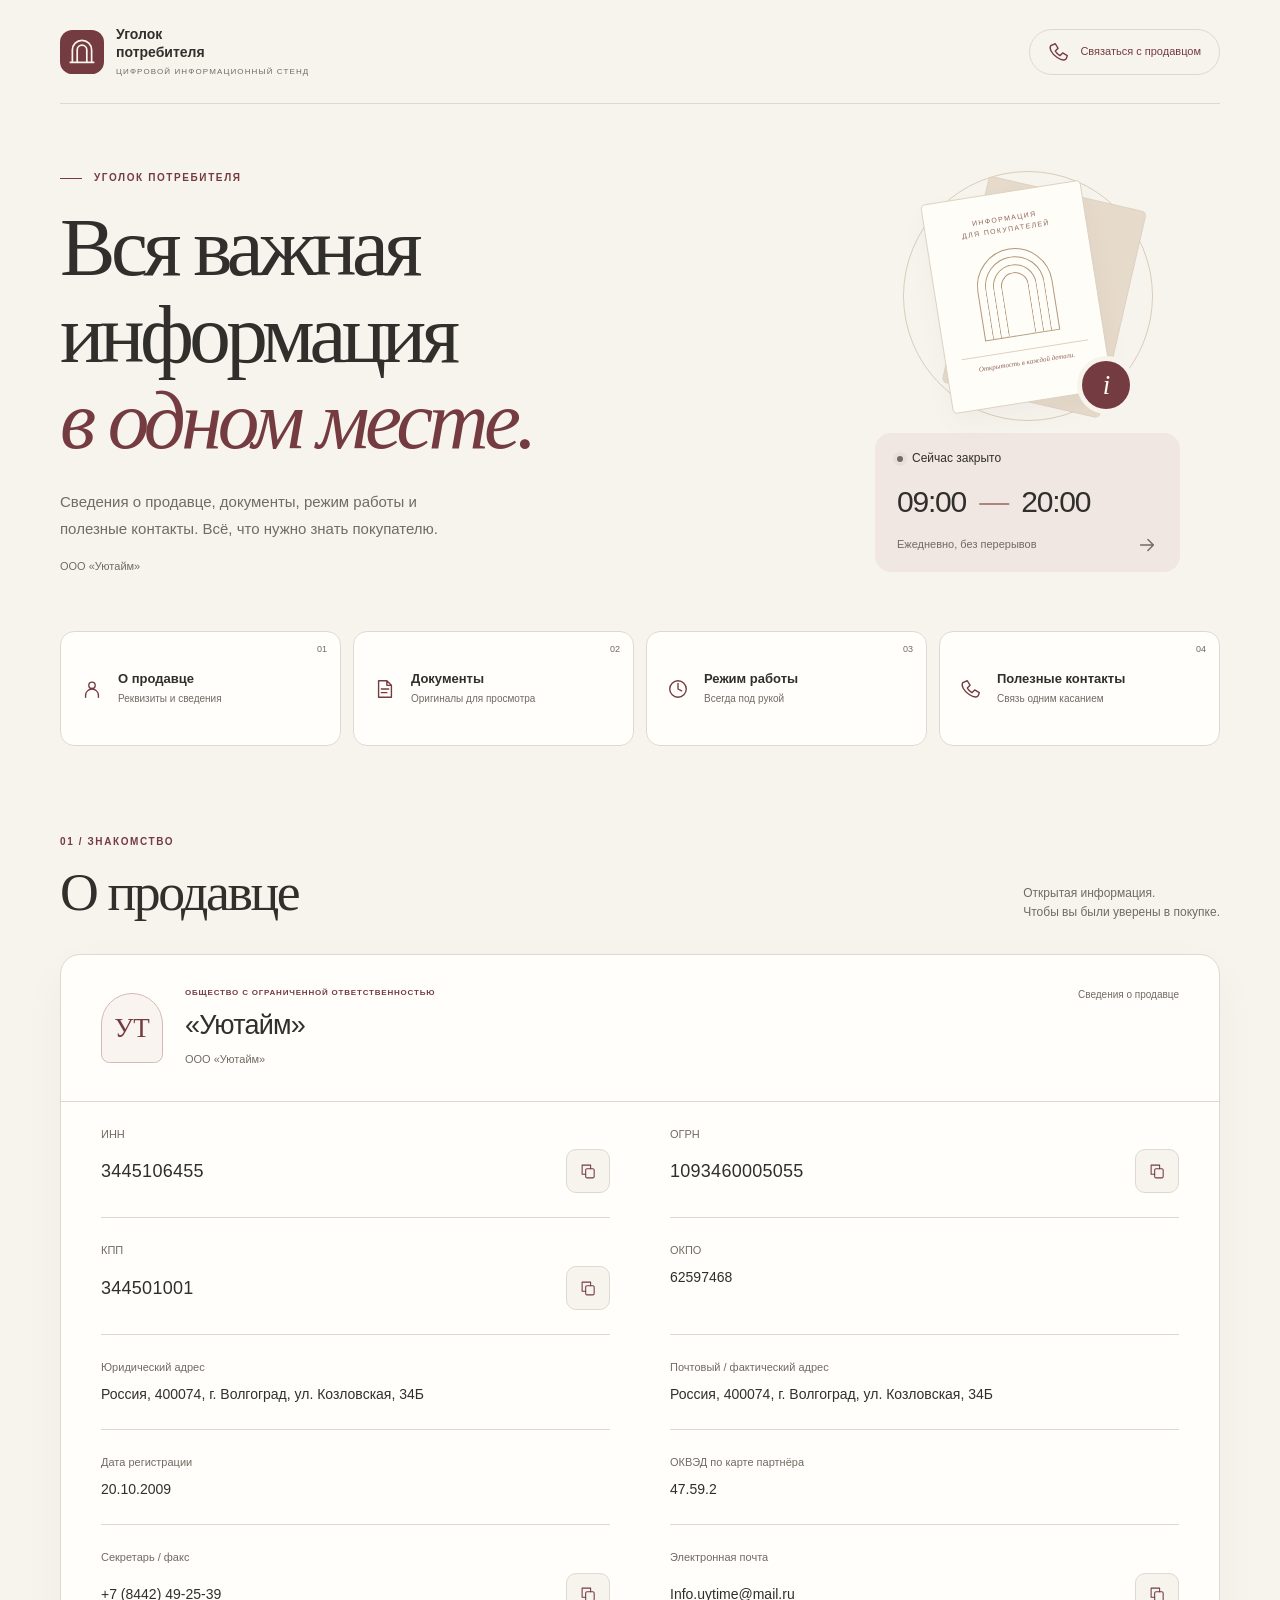
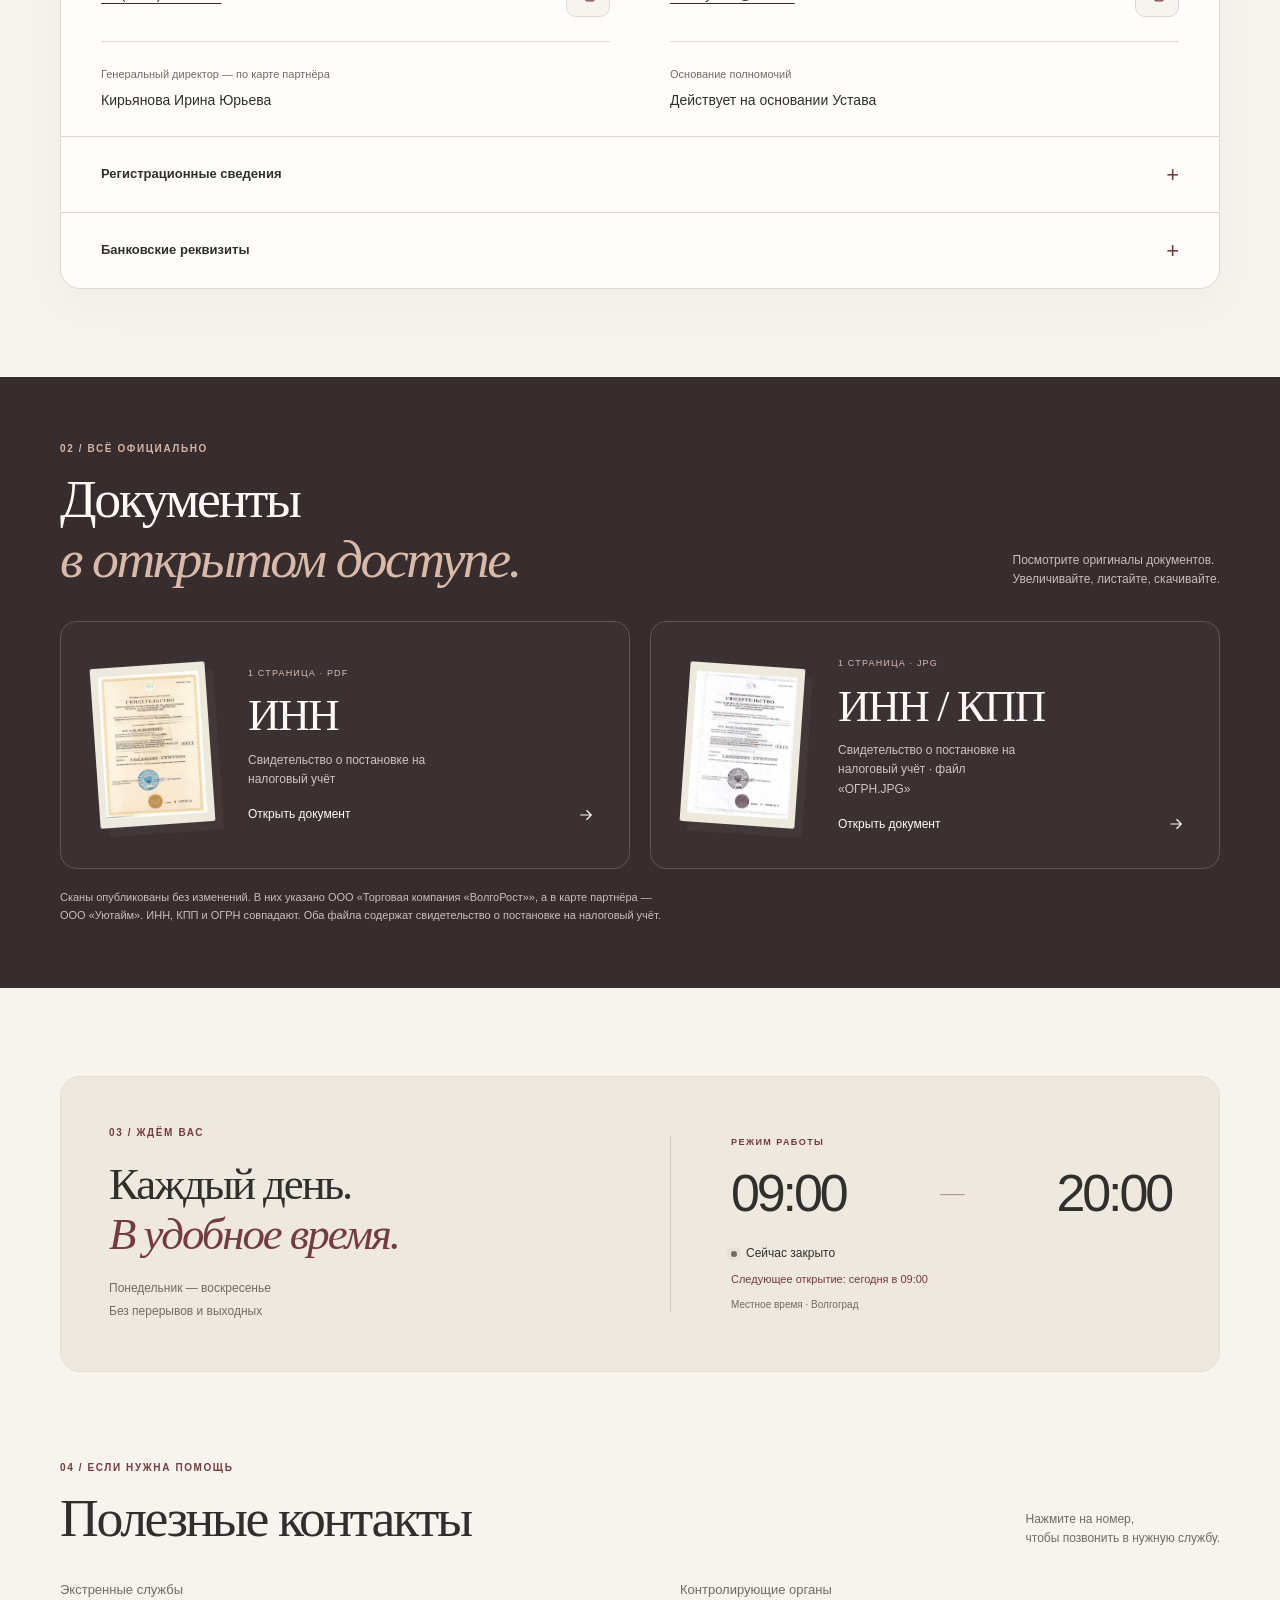
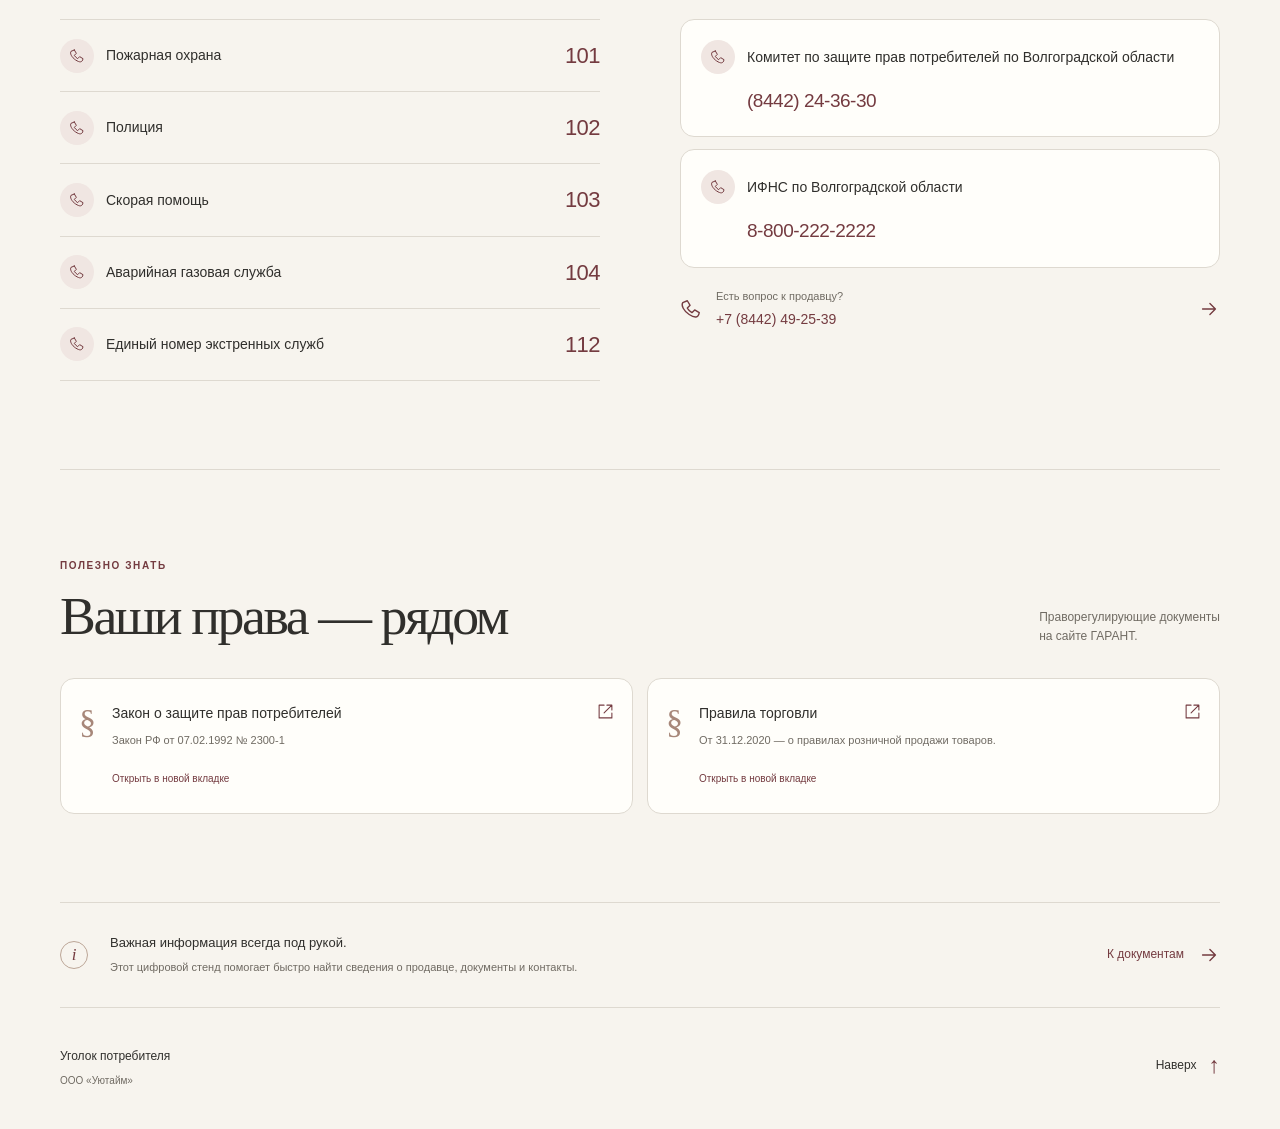
==== commit 11e4117f: "Update seller details and documents for Uyutime LLC" ====
--- a/index.html
+++ b/index.html
@@ -4,10 +4,10 @@
   <meta charset="utf-8">
   <meta name="viewport" content="width=device-width, initial-scale=1, viewport-fit=cover">
   <meta name="theme-color" content="#f7f4ee">
-  <title>Уголок потребителя — ИП Куприянова Ольга Владимировна</title>
-  <meta name="description" content="Официальный уголок потребителя: сведения об ИП Куприяновой Ольге Владимировне, документы ИНН и ЕГРИП, режим работы и полезные телефоны.">
+  <title>Уголок потребителя — ООО «Уютайм»</title>
+  <meta name="description" content="Официальный уголок потребителя: сведения об ООО «Уютайм», документы и реквизиты, режим работы и полезные телефоны.">
   <meta property="og:title" content="Уголок потребителя — вся важная информация в одном месте">
-  <meta property="og:description" content="Сведения о продавце, оригиналы документов, режим работы и необходимые контакты. ИП Куприянова Ольга Владимировна.">
+  <meta property="og:description" content="Сведения о продавце, оригиналы документов, режим работы и необходимые контакты. ООО «Уютайм».">
   <meta property="og:type" content="website">
   <meta property="og:locale" content="ru_RU">
   <link rel="icon" href="assets/favicon.svg" type="image/svg+xml">
@@ -31,11 +31,11 @@
   <a class="skip-link" href="#main">Перейти к содержанию</a>
   <header class="masthead wrap" id="top">
     <a class="identity" href="#top" aria-label="Уголок потребителя — наверх"><img src="assets/favicon.svg" width="44" height="44" alt=""><span>Уголок<br>потребителя<span class="identity-caption">ЦИФРОВОЙ ИНФОРМАЦИОННЫЙ СТЕНД</span></span></a>
-    <a class="header-contact" href="tel:+78442549810"><svg class="icon"><use href="#i-phone"/></svg><span>Связаться с продавцом</span></a>
+    <a class="header-contact" href="tel:+78442492539"><svg class="icon"><use href="#i-phone"/></svg><span>Связаться с продавцом</span></a>
   </header>
   <main id="main">
     <section class="hero wrap" aria-labelledby="hero-title">
-      <div class="hero-copy"><p class="eyebrow"><span class="small-line"></span> Уголок потребителя</p><h1 id="hero-title">Вся важная<br>информация<br><em>в одном месте.</em></h1><p class="hero-description">Сведения о продавце, документы, режим работы и полезные контакты. Всё, что нужно знать покупателю.</p><p class="hero-seller">ИП Куприянова Ольга Владимировна</p></div>
+      <div class="hero-copy"><p class="eyebrow"><span class="small-line"></span> Уголок потребителя</p><h1 id="hero-title">Вся важная<br>информация<br><em>в одном месте.</em></h1><p class="hero-description">Сведения о продавце, документы, режим работы и полезные контакты. Всё, что нужно знать покупателю.</p><p class="hero-seller">ООО «Уютайм»</p></div>
       <div class="hero-aside">
         <div class="paper-art" aria-hidden="true"><div class="art-orbit"></div><div class="art-sheet back"></div><div class="art-sheet front"><span class="art-label">ИНФОРМАЦИЯ<br>ДЛЯ ПОКУПАТЕЛЕЙ</span><div class="arch"><i></i><i></i><i></i></div><span class="art-rule"></span><span class="art-foot">Открытость в каждой детали.</span></div><span class="art-seal">i</span></div>
         <a class="today-card" href="#schedule"><span class="status-line"><span class="status-dot"></span><span data-status>Режим работы</span></span><strong>09:00 <span>—</span> 20:00</strong><span class="today-bottom">Ежедневно, без перерывов<svg class="icon"><use href="#i-arrow"/></svg></span></a>
@@ -49,19 +49,19 @@
     </nav>
     <section class="section wrap" id="seller" aria-labelledby="seller-title">
       <div class="section-heading"><div><p class="eyebrow">01 / Знакомство</p><h2 id="seller-title">О продавце</h2></div><p>Открытая информация.<br>Чтобы вы были уверены в покупке.</p></div>
-      <div class="seller-card"><div class="seller-intro"><span class="monogram" aria-hidden="true">ОК</span><div><p class="eyebrow">Индивидуальный предприниматель</p><h3>Куприянова<br> Ольга Владимировна</h3><p class="muted">ИП Куприянова О.В.</p></div><span class="seller-caption">Сведения о продавце</span></div><div id="seller-content" class="seller-details"></div><details class="bank-details"><summary>Банковские реквизиты <span aria-hidden="true">+</span></summary><div id="bank-content" class="bank-grid"></div></details></div>
+      <div class="seller-card"><div class="seller-intro"><span class="monogram" aria-hidden="true">УТ</span><div><p class="eyebrow">Общество с ограниченной ответственностью</p><h3>«Уютайм»</h3><p class="muted">ООО «Уютайм»</p></div><span class="seller-caption">Сведения о продавце</span></div><div id="seller-content" class="seller-details"></div><details class="bank-details"><summary>Регистрационные сведения <span aria-hidden="true">+</span></summary><div id="registration-content" class="bank-grid"></div></details><details class="bank-details"><summary>Банковские реквизиты <span aria-hidden="true">+</span></summary><div id="bank-content" class="bank-grid"></div></details></div>
     </section>
     <section class="documents-section" id="documents" aria-labelledby="documents-title"><div class="wrap">
       <div class="section-heading"><div><p class="eyebrow">02 / Всё официально</p><h2 id="documents-title">Документы<br><em>в открытом доступе.</em></h2></div><p>Посмотрите оригиналы документов.<br>Увеличивайте, листайте, скачивайте.</p></div>
-      <div id="document-list" class="document-grid"></div><p class="documents-note">Документы опубликованы в исходном виде. Оригиналы доступны для скачивания и открытия в новой вкладке.</p>
+      <div id="document-list" class="document-grid"></div><p class="documents-note">Сканы опубликованы без изменений. В них указано ООО «Торговая компания «ВолгоРост»», а в карте партнёра — ООО «Уютайм». ИНН, КПП и ОГРН совпадают. Оба файла содержат свидетельство о постановке на налоговый учёт.</p>
     </div></section>
     <section class="section wrap" id="schedule" aria-labelledby="schedule-title"><div class="schedule-panel"><div><p class="eyebrow">03 / Ждём вас</p><h2 id="schedule-title">Каждый день.<br><em>В удобное время.</em></h2><p class="schedule-days">Понедельник — воскресенье<br>Без перерывов и выходных</p></div><div class="schedule-clock"><p class="eyebrow">Режим работы</p><div class="hours"><time>09:00</time><span>—</span><time>20:00</time></div><div class="schedule-status" role="status"><span class="status-line"><span class="status-dot"></span><strong data-status>Режим работы</strong></span><span id="next-opening"></span></div><p class="timezone">Местное время · Волгоград</p></div></div></section>
-    <section class="section contacts-section wrap" id="phones" aria-labelledby="phones-title"><div class="section-heading"><div><p class="eyebrow">04 / Если нужна помощь</p><h2 id="phones-title">Полезные контакты</h2></div><p>Нажмите на номер,<br>чтобы позвонить в нужную службу.</p></div><div class="contacts-layout"><div><h3 class="list-title">Экстренные службы</h3><div id="emergency-list" class="phone-list"></div></div><div><h3 class="list-title">Контролирующие органы</h3><div id="authority-list" class="authority-list"></div><a class="seller-call" href="tel:+78442549810"><svg class="icon"><use href="#i-phone"/></svg><span>Есть вопрос к продавцу?<b>+78442549810</b></span><svg class="icon"><use href="#i-arrow"/></svg></a></div></div></section>
+    <section class="section contacts-section wrap" id="phones" aria-labelledby="phones-title"><div class="section-heading"><div><p class="eyebrow">04 / Если нужна помощь</p><h2 id="phones-title">Полезные контакты</h2></div><p>Нажмите на номер,<br>чтобы позвонить в нужную службу.</p></div><div class="contacts-layout"><div><h3 class="list-title">Экстренные службы</h3><div id="emergency-list" class="phone-list"></div></div><div><h3 class="list-title">Контролирующие органы</h3><div id="authority-list" class="authority-list"></div><a class="seller-call" href="tel:+78442492539"><svg class="icon"><use href="#i-phone"/></svg><span>Есть вопрос к продавцу?<b>+7 (8442) 49-25-39</b></span><svg class="icon"><use href="#i-arrow"/></svg></a></div></div></section>
     <section class="section legal-section wrap" id="legal" aria-labelledby="legal-title"><div class="section-heading"><div><p class="eyebrow">Полезно знать</p><h2 id="legal-title">Ваши права — рядом</h2></div><p>Праворегулирующие документы<br>на сайте ГАРАНТ.</p></div><div class="legal-grid"><a href="https://ivo.garant.ru/#/document/10106035/paragraph/115592:0" target="_blank" rel="noopener"><span class="legal-symbol" aria-hidden="true">§</span><div><h3>Закон о защите прав потребителей</h3><p>Закон РФ от 07.02.1992 № 2300-1</p><small>Открыть в новой вкладке</small></div><svg class="icon"><use href="#i-external"/></svg></a><a href="https://ivo.garant.ru/#/document/400170336/paragraph/1:0" target="_blank" rel="noopener"><span class="legal-symbol" aria-hidden="true">§</span><div><h3>Правила торговли</h3><p>От 31.12.2020 — о правилах розничной продажи товаров.</p><small>Открыть в новой вкладке</small></div><svg class="icon"><use href="#i-external"/></svg></a></div></section>
     <aside class="closing-note wrap"><span class="note-mark" aria-hidden="true">i</span><p>Важная информация всегда под рукой.<span>Этот цифровой стенд помогает быстро найти сведения о продавце, документы и контакты.</span></p><a href="#documents">К документам <svg class="icon"><use href="#i-arrow"/></svg></a></aside>
-    <noscript><p class="wrap">Для показа всех реквизитов и просмотра документов включите JavaScript. Продавец: ИП Куприянова Ольга Владимировна. ИНН 344309962847, ОГРНИП 323460000052391. <a href="assets/documents/ЕГРИП.pdf">ЕГРИП</a> · <a href="assets/documents/ИНН Куприянова.jpg">ИНН</a>.</p></noscript>
+    <noscript><p class="wrap">Для показа всех реквизитов и просмотра документов включите JavaScript. Продавец: ООО «Уютайм». ИНН 3445106455, КПП 344501001, ОГРН 1093460005055. <a href="assets/documents/ИНН.pdf">Свидетельство (PDF)</a> · <a href="assets/documents/ОГРН.JPG">ИНН</a>.</p></noscript>
   </main>
-  <footer class="footer wrap"><div><strong>Уголок потребителя</strong><p>ИП Куприянова Ольга Владимировна</p></div><a href="#top">Наверх <span aria-hidden="true">↑</span></a></footer>
+  <footer class="footer wrap"><div><strong>Уголок потребителя</strong><p>ООО «Уютайм»</p></div><a href="#top">Наверх <span aria-hidden="true">↑</span></a></footer>
   <nav class="mobile-nav" aria-label="Навигация на телефоне"><a href="#seller"><svg class="icon"><use href="#i-person"/></svg>Продавец</a><a href="#documents"><svg class="icon"><use href="#i-doc"/></svg>Документы</a><a href="#schedule"><svg class="icon"><use href="#i-clock"/></svg>Часы</a><a href="#phones"><svg class="icon"><use href="#i-phone"/></svg>Контакты</a></nav>
   <dialog id="document-modal" class="viewer" aria-labelledby="modal-title"><div class="viewer-header"><div><p class="eyebrow">Просмотр документа</p><h2 id="modal-title">Документ</h2></div><div class="viewer-actions"><a id="modal-download" class="icon-button" href="#" download aria-label="Скачать оригинал" title="Скачать оригинал"><svg class="icon"><use href="#i-down"/></svg></a><a id="modal-new" class="icon-button" href="#" target="_blank" rel="noopener" aria-label="Открыть оригинал в новой вкладке" title="Открыть оригинал"><svg class="icon"><use href="#i-external"/></svg></a><button id="modal-fullscreen" class="icon-button" type="button" aria-label="Полный экран" title="Полный экран"><svg class="icon"><use href="#i-expand"/></svg></button><button id="modal-close" class="icon-button close-button" type="button" aria-label="Закрыть документ"><svg class="icon"><use href="#i-close"/></svg></button></div></div><div id="modal-view" class="viewer-stage" tabindex="0" aria-label="Страница документа. Для перелистывания используйте стрелки, для масштаба плюс и минус."><div id="page-frame" class="page-frame"><img id="document-page" alt=""></div><p id="viewer-error" hidden>Не удалось загрузить страницу. <a id="error-original" href="#" target="_blank" rel="noopener">Открыть оригинал</a></p></div><div class="viewer-controls"><div class="page-controls"><button id="page-prev" class="icon-button" type="button" aria-label="Предыдущая страница">←</button><span id="page-count" aria-live="polite">1 / 1</span><button id="page-next" class="icon-button" type="button" aria-label="Следующая страница">→</button></div><div class="zoom-controls"><button id="zoom-out" class="icon-button" type="button" aria-label="Уменьшить">−</button><button id="zoom-reset" type="button" class="zoom-reset" aria-label="Масштаб по размеру экрана">100%</button><button id="zoom-in" class="icon-button" type="button" aria-label="Увеличить">+</button></div></div><p class="viewer-hint">Свайп — следующая страница · Два пальца — масштаб</p></dialog>
   <div id="toast" class="toast" role="status" aria-live="polite" aria-atomic="true"></div>
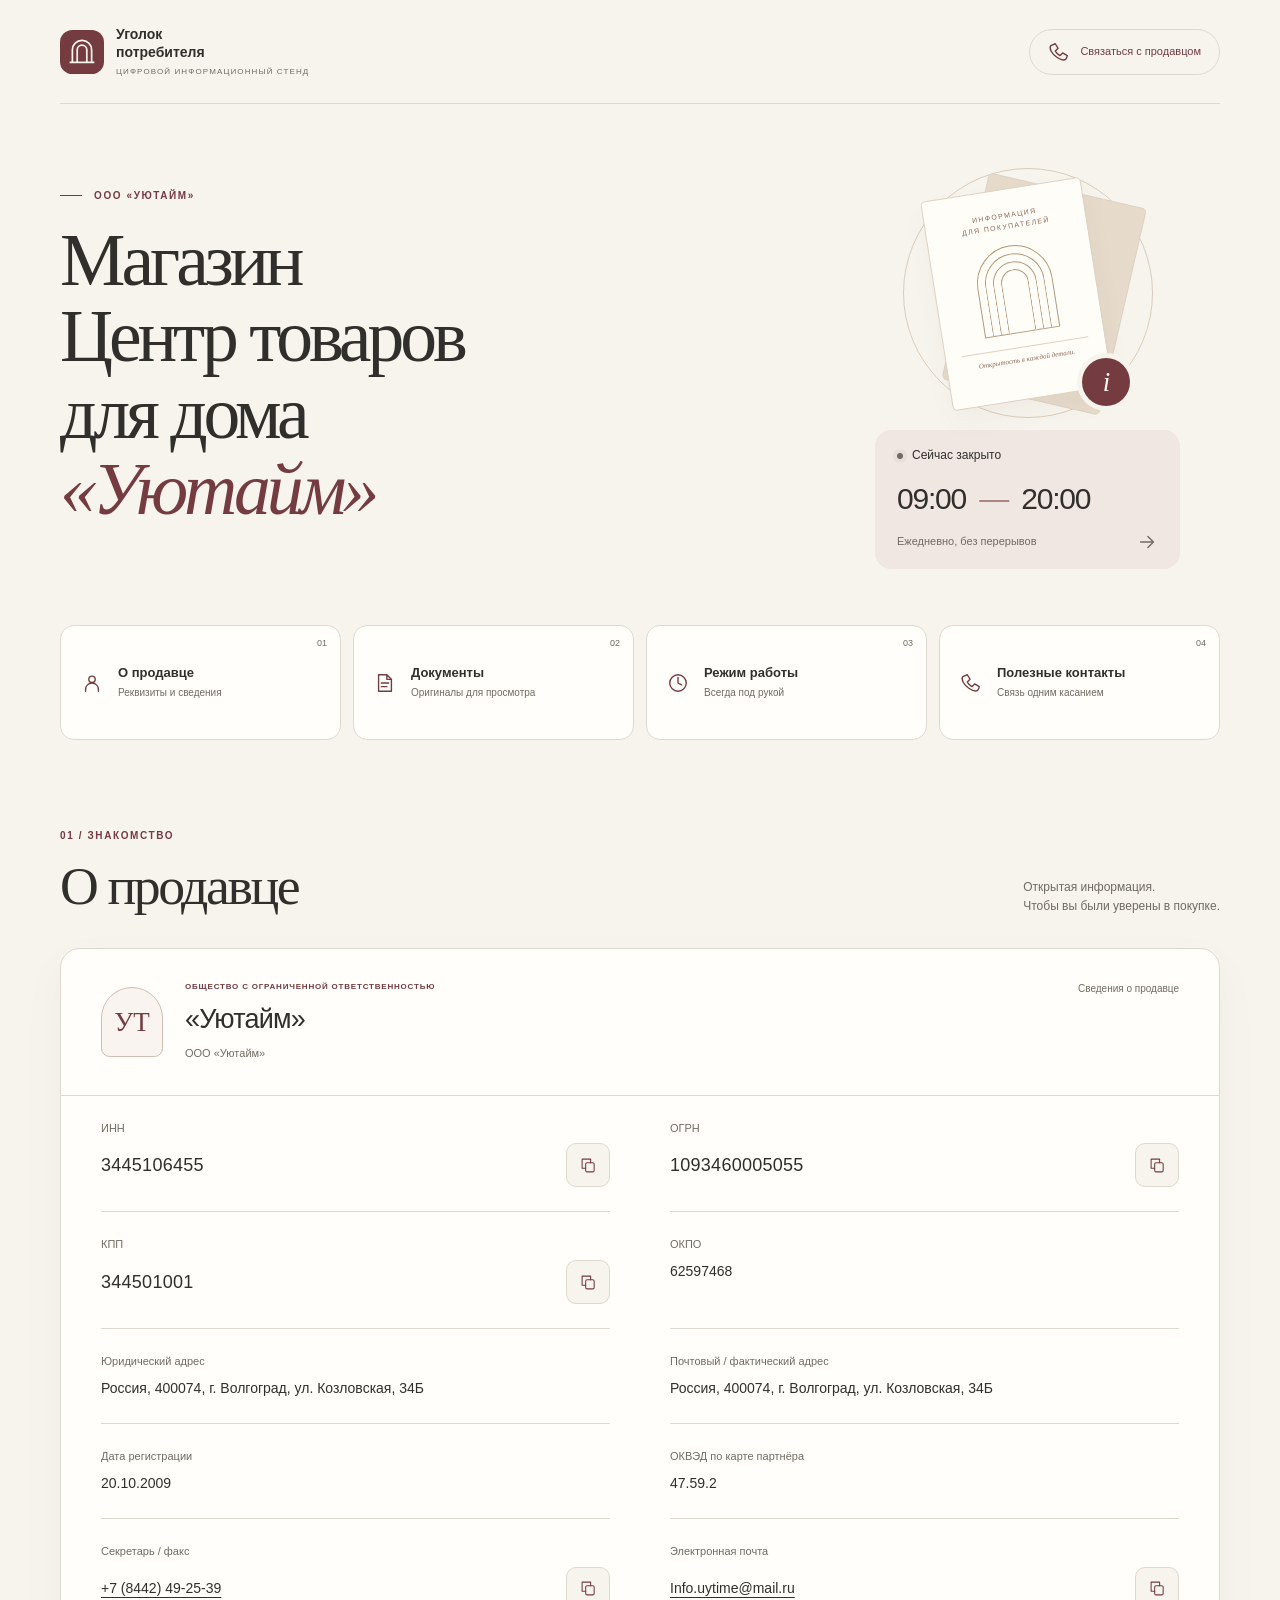
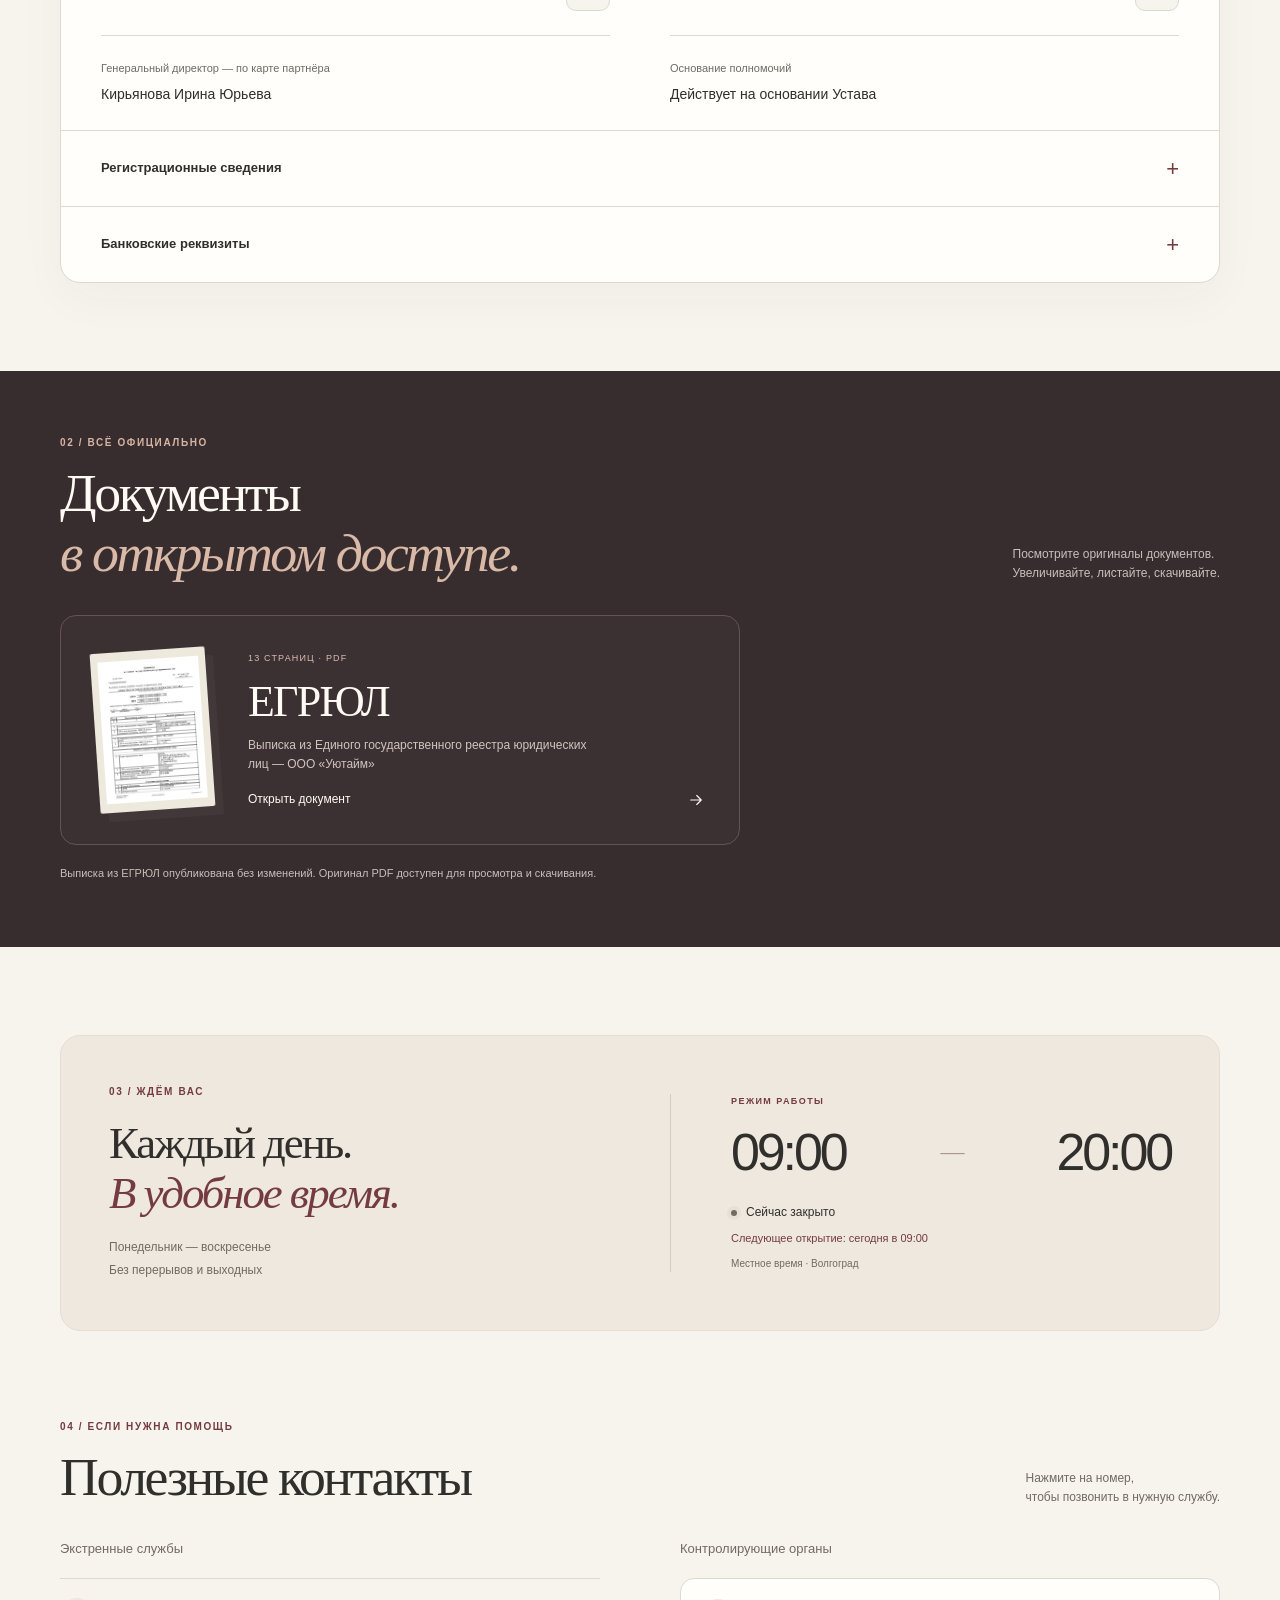
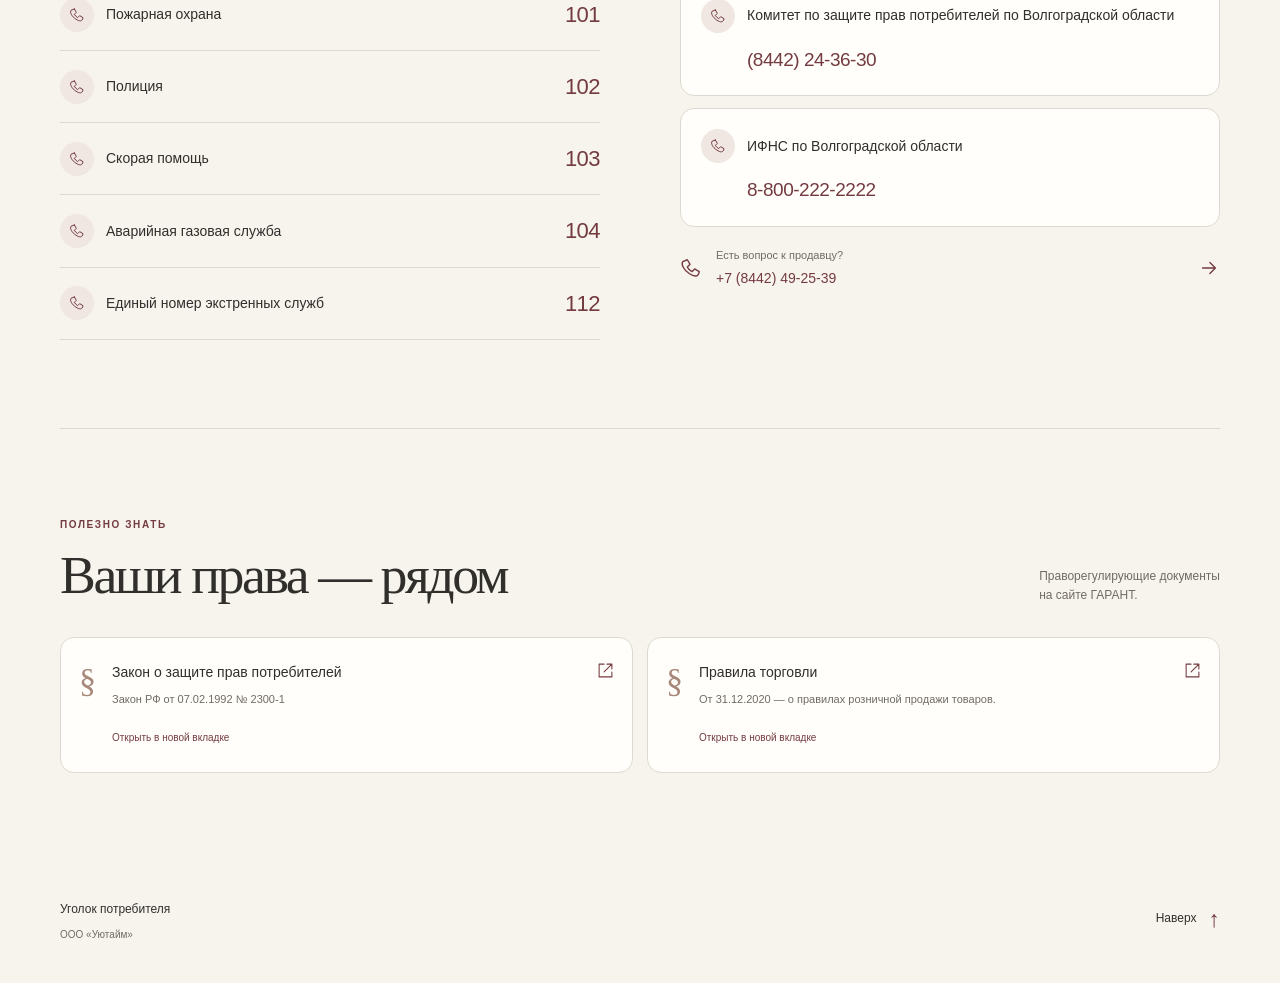
==== commit bfe599f8: "Replace certificates with EGRUL extract and update store heading" ====
--- a/index.html
+++ b/index.html
@@ -35,7 +35,7 @@
   </header>
   <main id="main">
     <section class="hero wrap" aria-labelledby="hero-title">
-      <div class="hero-copy"><p class="eyebrow"><span class="small-line"></span> Уголок потребителя</p><h1 id="hero-title">Вся важная<br>информация<br><em>в одном месте.</em></h1><p class="hero-description">Сведения о продавце, документы, режим работы и полезные контакты. Всё, что нужно знать покупателю.</p><p class="hero-seller">ООО «Уютайм»</p></div>
+      <div class="hero-copy"><p class="eyebrow"><span class="small-line"></span> ООО «Уютайм»</p><h1 id="hero-title" class="store-title">Магазин<br>Центр товаров<br>для дома<br><em>«Уютайм»</em></h1></div>
       <div class="hero-aside">
         <div class="paper-art" aria-hidden="true"><div class="art-orbit"></div><div class="art-sheet back"></div><div class="art-sheet front"><span class="art-label">ИНФОРМАЦИЯ<br>ДЛЯ ПОКУПАТЕЛЕЙ</span><div class="arch"><i></i><i></i><i></i></div><span class="art-rule"></span><span class="art-foot">Открытость в каждой детали.</span></div><span class="art-seal">i</span></div>
         <a class="today-card" href="#schedule"><span class="status-line"><span class="status-dot"></span><span data-status>Режим работы</span></span><strong>09:00 <span>—</span> 20:00</strong><span class="today-bottom">Ежедневно, без перерывов<svg class="icon"><use href="#i-arrow"/></svg></span></a>
@@ -53,13 +53,13 @@
     </section>
     <section class="documents-section" id="documents" aria-labelledby="documents-title"><div class="wrap">
       <div class="section-heading"><div><p class="eyebrow">02 / Всё официально</p><h2 id="documents-title">Документы<br><em>в открытом доступе.</em></h2></div><p>Посмотрите оригиналы документов.<br>Увеличивайте, листайте, скачивайте.</p></div>
-      <div id="document-list" class="document-grid"></div><p class="documents-note">Сканы опубликованы без изменений. В них указано ООО «Торговая компания «ВолгоРост»», а в карте партнёра — ООО «Уютайм». ИНН, КПП и ОГРН совпадают. Оба файла содержат свидетельство о постановке на налоговый учёт.</p>
+      <div id="document-list" class="document-grid document-grid-single"></div><p class="documents-note">Выписка из ЕГРЮЛ опубликована без изменений. Оригинал PDF доступен для просмотра и скачивания.</p>
     </div></section>
     <section class="section wrap" id="schedule" aria-labelledby="schedule-title"><div class="schedule-panel"><div><p class="eyebrow">03 / Ждём вас</p><h2 id="schedule-title">Каждый день.<br><em>В удобное время.</em></h2><p class="schedule-days">Понедельник — воскресенье<br>Без перерывов и выходных</p></div><div class="schedule-clock"><p class="eyebrow">Режим работы</p><div class="hours"><time>09:00</time><span>—</span><time>20:00</time></div><div class="schedule-status" role="status"><span class="status-line"><span class="status-dot"></span><strong data-status>Режим работы</strong></span><span id="next-opening"></span></div><p class="timezone">Местное время · Волгоград</p></div></div></section>
     <section class="section contacts-section wrap" id="phones" aria-labelledby="phones-title"><div class="section-heading"><div><p class="eyebrow">04 / Если нужна помощь</p><h2 id="phones-title">Полезные контакты</h2></div><p>Нажмите на номер,<br>чтобы позвонить в нужную службу.</p></div><div class="contacts-layout"><div><h3 class="list-title">Экстренные службы</h3><div id="emergency-list" class="phone-list"></div></div><div><h3 class="list-title">Контролирующие органы</h3><div id="authority-list" class="authority-list"></div><a class="seller-call" href="tel:+78442492539"><svg class="icon"><use href="#i-phone"/></svg><span>Есть вопрос к продавцу?<b>+7 (8442) 49-25-39</b></span><svg class="icon"><use href="#i-arrow"/></svg></a></div></div></section>
     <section class="section legal-section wrap" id="legal" aria-labelledby="legal-title"><div class="section-heading"><div><p class="eyebrow">Полезно знать</p><h2 id="legal-title">Ваши права — рядом</h2></div><p>Праворегулирующие документы<br>на сайте ГАРАНТ.</p></div><div class="legal-grid"><a href="https://ivo.garant.ru/#/document/10106035/paragraph/115592:0" target="_blank" rel="noopener"><span class="legal-symbol" aria-hidden="true">§</span><div><h3>Закон о защите прав потребителей</h3><p>Закон РФ от 07.02.1992 № 2300-1</p><small>Открыть в новой вкладке</small></div><svg class="icon"><use href="#i-external"/></svg></a><a href="https://ivo.garant.ru/#/document/400170336/paragraph/1:0" target="_blank" rel="noopener"><span class="legal-symbol" aria-hidden="true">§</span><div><h3>Правила торговли</h3><p>От 31.12.2020 — о правилах розничной продажи товаров.</p><small>Открыть в новой вкладке</small></div><svg class="icon"><use href="#i-external"/></svg></a></div></section>
-    <aside class="closing-note wrap"><span class="note-mark" aria-hidden="true">i</span><p>Важная информация всегда под рукой.<span>Этот цифровой стенд помогает быстро найти сведения о продавце, документы и контакты.</span></p><a href="#documents">К документам <svg class="icon"><use href="#i-arrow"/></svg></a></aside>
-    <noscript><p class="wrap">Для показа всех реквизитов и просмотра документов включите JavaScript. Продавец: ООО «Уютайм». ИНН 3445106455, КПП 344501001, ОГРН 1093460005055. <a href="assets/documents/ИНН.pdf">Свидетельство (PDF)</a> · <a href="assets/documents/ОГРН.JPG">ИНН</a>.</p></noscript>
+    
+    <noscript><p class="wrap">Для показа всех реквизитов и просмотра документов включите JavaScript. Продавец: ООО «Уютайм». ИНН 3445106455, КПП 344501001, ОГРН 1093460005055. <a href="assets/documents/выписка ЕГРЮЛ Уютайм.pdf">Выписка ЕГРЮЛ (PDF)</a>.</p></noscript>
   </main>
   <footer class="footer wrap"><div><strong>Уголок потребителя</strong><p>ООО «Уютайм»</p></div><a href="#top">Наверх <span aria-hidden="true">↑</span></a></footer>
   <nav class="mobile-nav" aria-label="Навигация на телефоне"><a href="#seller"><svg class="icon"><use href="#i-person"/></svg>Продавец</a><a href="#documents"><svg class="icon"><use href="#i-doc"/></svg>Документы</a><a href="#schedule"><svg class="icon"><use href="#i-clock"/></svg>Часы</a><a href="#phones"><svg class="icon"><use href="#i-phone"/></svg>Контакты</a></nav>
--- a/styles.css
+++ b/styles.css
@@ -309,3 +309,10 @@
   html { scroll-behavior: auto; }
   *, *::before, *::after { animation: none !important; transition: none !important; scroll-behavior: auto !important; }
 }
+
+/* Single register extract and store identity. */
+.store-title { font-size: clamp(2.4rem, 8.5vw, 4.6rem); }
+.document-grid-single { grid-template-columns: minmax(0, 1fr); max-width: 680px; }
+.document-grid-single .document-description { max-width: 360px; }
+
+.store-title { margin-bottom: 24px; }
